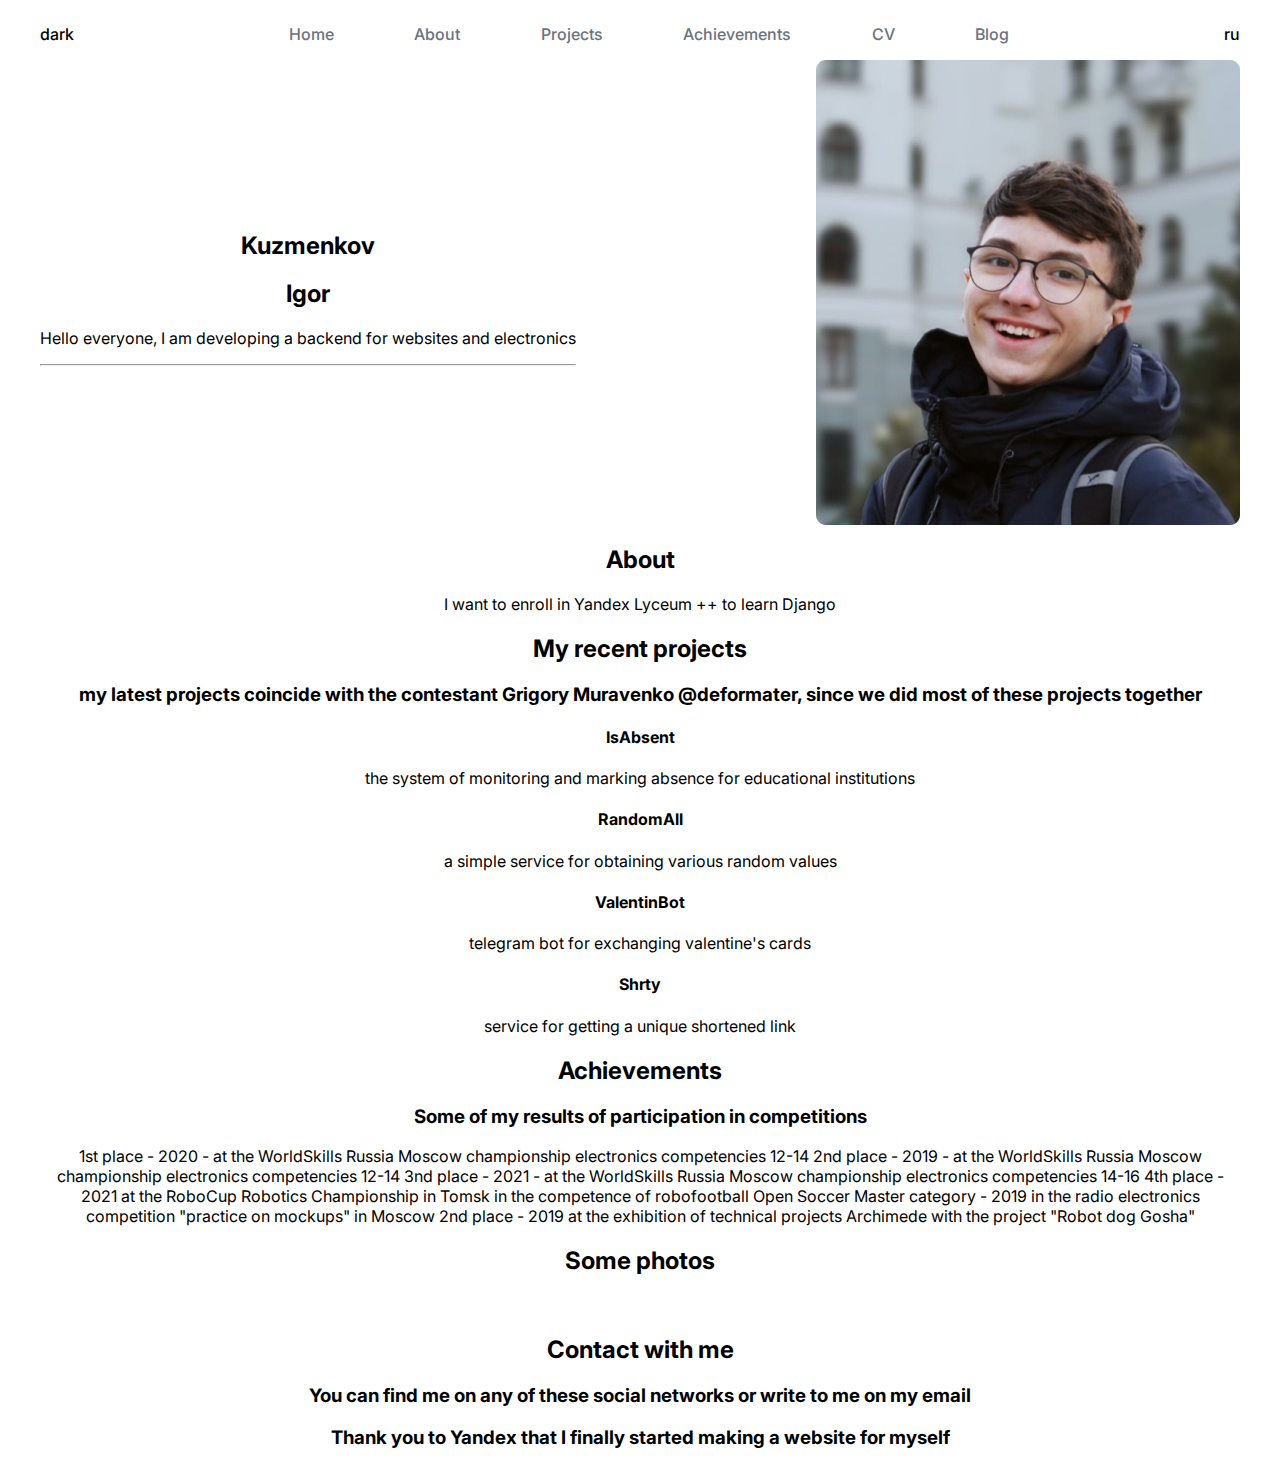
==== index.html @ c7f69351 "good night" ====
<!DOCTYPE html>
<html lang="ru">

<head>
    <meta charset="UTF-8">

    <link rel="stylesheet" href="assets/index.css">

    <link class="link_css_theme" rel="stylesheet" href="assets/index_light_color.css">

    <title>My site</title>
</head>

<body>

<header>
    <p onclick="theme_switch();" class='switcher' id="theme_switcher_btn">dark</p>
    <nav>
        <a href="/">Home</a>
        <a href="#about">About</a>
        <a href="#projects">Projects</a>
        <a href="#achievements">Achievements</a>
        <a href="/cv.html">CV</a>
        <a href="/blog.html">Blog</a>
    </nav>
    <p class='switcher' id="lang_switcher_btn">ru</p>
</header>

<main>

    <section class="whoami">
        <div class="left">
            <h2 id="second_name">Kuzmenkov</h2>
            <h2 id="first_name">Igor</h2>
            <p id="short_about">Hello everyone, I am developing a backend for websites and electronics</p>
            <hr>
            <div class="social">

            </div>
        </div>
        <img src="assets/img/i.png" alt="igor">
    </section>

    <section class="about">
        <h2>About</h2>
        <p>
            I want to enroll in Yandex Lyceum ++ to learn Django
        </p>
        <div class="toogle_about">

        </div>
    </section>

    <section class="projects">
        <hgroup>
            <h2>My recent projects</h2>
            <h3>my latest projects coincide with the contestant Grigory Muravenko @deformater, since we did most of
                these projects together</h3>
        </hgroup>
        <div class="content">
            <div class="isabsent">
                <h4>IsAbsent</h4>
                <p>the system of monitoring and marking absence for educational institutions</p>
            </div>
            <div class="randomall">
                <h4>RandomAll</h4>
                <p>a simple service for obtaining various random values</p>
            </div>
            <div class="balentinbot">
                <h4>ValentinBot</h4>
                <p>telegram bot for exchanging valentine's cards</p>
            </div>
            <div class="shrty">
                <h4>Shrty</h4>
                <p>service for getting a unique shortened link</p>
            </div>
        </div>
    </section>

    <section class="achievements">
        <hgroup>
            <h2>Achievements</h2>
            <h3>Some of my results of participation in competitions</h3>
        </hgroup>
        <div class="content">
            <p>
                1st place - 2020 - at the WorldSkills Russia Moscow championship electronics competencies 12-14

                2nd place - 2019 - at the WorldSkills Russia Moscow championship electronics competencies 12-14

                3nd place - 2021 - at the WorldSkills Russia Moscow championship electronics competencies 14-16

                4th place - 2021 at the RoboCup Robotics Championship in Tomsk in the competence of robofootball Open
                Soccer

                Master category - 2019 in the radio electronics competition "practice on mockups" in Moscow

                2nd place - 2019 at the exhibition of technical projects Archimede with the project "Robot dog Gosha"
            </p>
        </div>
    </section>

    <section class="photos">
        <h2>Some photos</h2>
        <div class="content">
            <img src="" alt="">
            <img src="" alt="">
            <img src="" alt="">
        </div>
    </section>

</main>

<footer>
    <h2>Contact with me</h2>
    <h3>You can find me on any of these social networks <a>or write to me on my email</a></h3>
    <div class="social">

    </div>
    <h3>Thank you to Yandex that I finally started making a website for myself</h3>
</footer>

</body>

<script src="assets/js/index.js"></script>
</html>
---- assets/index.css ----
@import url('https://fonts.googleapis.com/css2?family=Inter:wght@100;200;300;400;500;600;700;800;900&display=swap');

*{
    font-family: 'Inter';
    text-align: center;
}

.switcher{
    font-weight: 500;
    cursor: pointer;
}

html{
    display: flex;
    flex-direction: column;
    align-items: center;
}

body{
    width: 1200px;
}

header{
    width: 100%;
    display: flex;
    flex-direction: row;
    align-items: center;
    justify-content: space-between;
}

header nav a{
    font-weight: 500;
}

header nav a:hover{
    text-decoration: underline;
}

header nav{
    width: 60%;
    display: flex;
    flex-direction: row;
    align-items: center;
    justify-content: space-between;
}

a {
    text-decoration: none;
}

.whoami{
    display: flex;
    flex-direction: row;
    align-items: center;
    justify-content: space-between;
}
---- assets/index_light_color.css ----
body{
    background-color: white;
}

header nav a{
    color: #6B7280;
}
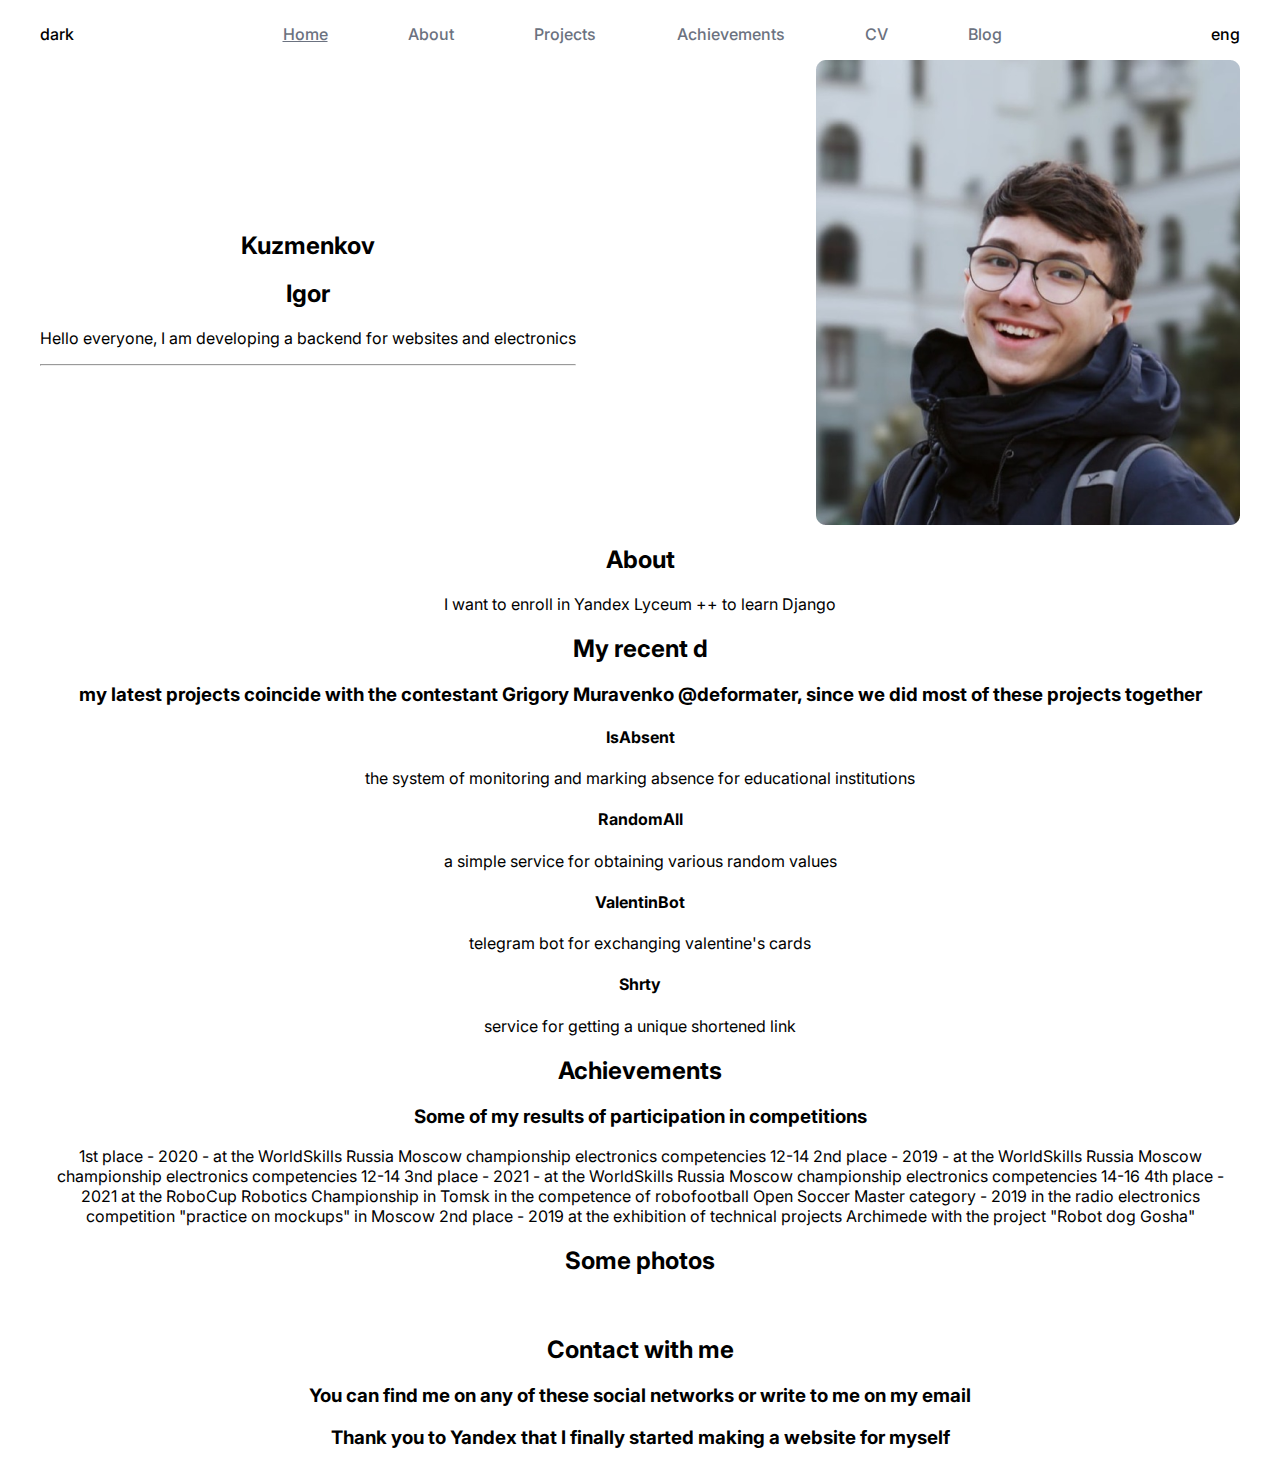
==== commit f61ec0ae: "add choose theme and lang" ====
--- a/index.html
+++ b/index.html
@@ -6,84 +6,82 @@
 
     <link rel="stylesheet" href="assets/index.css">
 
-    <link class="link_css_theme" rel="stylesheet" href="assets/index_light_color.css">
-
     <title>My site</title>
 </head>
 
 <body>
 
 <header>
-    <p onclick="theme_switch();" class='switcher' id="theme_switcher_btn">dark</p>
+    <p class='switcher unselectable' id="theme_switcher_btn">dark</p>
     <nav>
-        <a href="/">Home</a>
-        <a href="#about">About</a>
-        <a href="#projects">Projects</a>
-        <a href="#achievements">Achievements</a>
-        <a href="/cv.html">CV</a>
-        <a href="/blog.html">Blog</a>
+        <a href="/" class="active_nav nav_home">Home</a>
+        <a href="#about" class="nav_about">About</a>
+        <a href="#projects" class="nav_projects">Projects</a>
+        <a href="#achievements" class="nav_achievements">Achievements</a>
+        <a href="/cv.html" class="nav_cv">CV</a>
+        <a href="/blog.html" class="nav_blog">Blog</a>
     </nav>
-    <p class='switcher' id="lang_switcher_btn">ru</p>
+    <p class='switcher unselectable' id="lang_switcher_btn">eng</p>
 </header>
 
 <main>
 
     <section class="whoami">
         <div class="left">
-            <h2 id="second_name">Kuzmenkov</h2>
-            <h2 id="first_name">Igor</h2>
-            <p id="short_about">Hello everyone, I am developing a backend for websites and electronics</p>
+            <h2 class="whoami_second_name">Kuzmenkov</h2>
+            <h2 class="whoami_first_name">Igor</h2>
+            <p class="whoami_short_about">Hello everyone, I am developing a backend for websites and electronics</p>
             <hr>
             <div class="social">
-
+                <!--TODO: social bloсk-->
             </div>
         </div>
         <img src="assets/img/i.png" alt="igor">
     </section>
 
     <section class="about">
-        <h2>About</h2>
-        <p>
+        <h2 class="about_title">About</h2>
+        <p class="about_school">
             I want to enroll in Yandex Lyceum ++ to learn Django
         </p>
-        <div class="toogle_about">
-
+        <div class="toggle_about">
+            <!--TODO: toggle about bloсk-->
         </div>
     </section>
 
     <section class="projects">
         <hgroup>
-            <h2>My recent projects</h2>
-            <h3>my latest projects coincide with the contestant Grigory Muravenko @deformater, since we did most of
+            <h2 class="projects_title">My recent d</h2>
+            <h3 class="projects_description">my latest projects coincide with the contestant Grigory Muravenko @deformater, since we did most of
                 these projects together</h3>
         </hgroup>
         <div class="content">
             <div class="isabsent">
-                <h4>IsAbsent</h4>
-                <p>the system of monitoring and marking absence for educational institutions</p>
+                <h4 class="projects_isabsent_title">IsAbsent</h4>
+                <p class="projects_isabsent_description">the system of monitoring and marking absence for educational institutions</p>
             </div>
             <div class="randomall">
-                <h4>RandomAll</h4>
-                <p>a simple service for obtaining various random values</p>
+                <h4 class="projects_randomall_title">RandomAll</h4>
+                <p class="projects_randomall_description">a simple service for obtaining various random values</p>
             </div>
             <div class="balentinbot">
-                <h4>ValentinBot</h4>
-                <p>telegram bot for exchanging valentine's cards</p>
+                <h4 class="projects_valentinbot_title">ValentinBot</h4>
+                <p class="projects_valentinbot_description">telegram bot for exchanging valentine's cards</p>
             </div>
             <div class="shrty">
-                <h4>Shrty</h4>
-                <p>service for getting a unique shortened link</p>
+                <h4 class="projects_shrty_title">Shrty</h4>
+                <p class="projects_shrty_description">service for getting a unique shortened link</p>
             </div>
         </div>
     </section>
 
     <section class="achievements">
         <hgroup>
-            <h2>Achievements</h2>
-            <h3>Some of my results of participation in competitions</h3>
+            <h2 class="achievements_title">Achievements</h2>
+            <h3 class="achievements_description">Some of my results of participation in competitions</h3>
         </hgroup>
         <div class="content">
-            <p>
+            <p class="achievements_achievements">
                 1st place - 2020 - at the WorldSkills Russia Moscow championship electronics competencies 12-14
 
                 2nd place - 2019 - at the WorldSkills Russia Moscow championship electronics competencies 12-14
@@ -101,7 +99,7 @@
     </section>
 
     <section class="photos">
-        <h2>Some photos</h2>
+        <h2 class="photos_title">Some photos</h2>
         <div class="content">
             <img src="" alt="">
             <img src="" alt="">
@@ -112,15 +110,17 @@
 </main>
 
 <footer>
-    <h2>Contact with me</h2>
-    <h3>You can find me on any of these social networks <a>or write to me on my email</a></h3>
+    <h2 class="contact_title">Contact with me</h2>
+    <h3 class="contact_short_description">You can find me on any of these social networks <a>or write to me on my email</a></h3>
     <div class="social">
 
     </div>
-    <h3>Thank you to Yandex that I finally started making a website for myself</h3>
+    <h3 class="contact_thanks">Thank you to Yandex that I finally started making a website for myself</h3>
 </footer>
 
 </body>
 
-<script src="assets/js/index.js"></script>
+<script src="assets/js/theme.js"></script>
+<script src="assets/js/lang.js"></script>
+
 </html>--- a/assets/index.css
+++ b/assets/index.css
@@ -19,6 +19,18 @@
 body{
     width: 1200px;
 }
+body.dark-theme{
+    background-color: #333333;
+}
+
+.switcher{
+    color: black;
+}
+
+body.dark-theme .switcher{
+    color: white;
+}
+
 
 header{
     width: 100%;
@@ -30,6 +42,15 @@
 
 header nav a{
     font-weight: 500;
+    color: #6B7280;
+}
+
+body.dark-theme header nav a{
+    color: #F2F2F2;
+}
+
+.active_nav{
+    text-decoration: underline;
 }
 
 header nav a:hover{
@@ -54,3 +75,12 @@
     align-items: center;
     justify-content: space-between;
 }
+
+.unselectable {
+    -webkit-touch-callout: none; /* iOS Safari */
+    -webkit-user-select: none;   /* Chrome/Safari/Opera */
+    -khtml-user-select: none;    /* Konqueror */
+    -moz-user-select: none;      /* Firefox */
+    -ms-user-select: none;       /* Internet Explorer/Edge */
+    user-select: none;           /* Non-prefixed version, currently */
+}
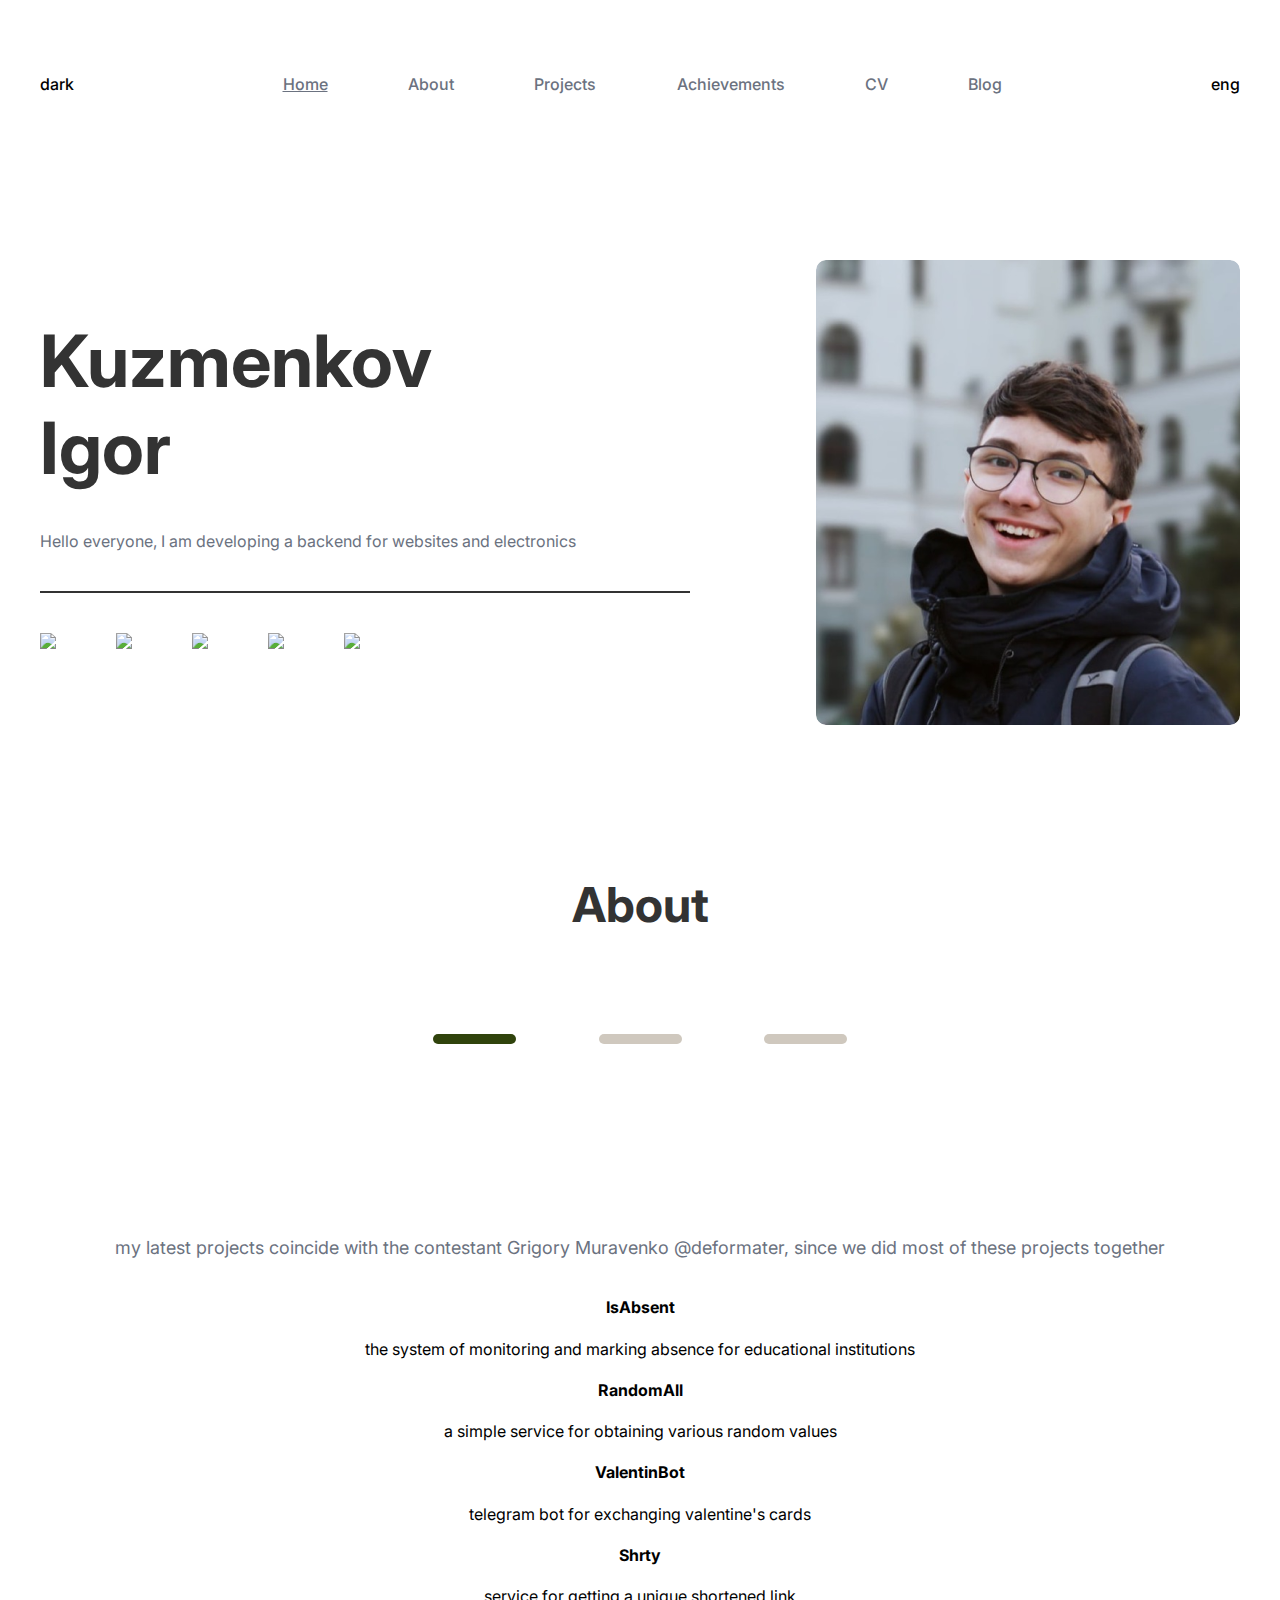
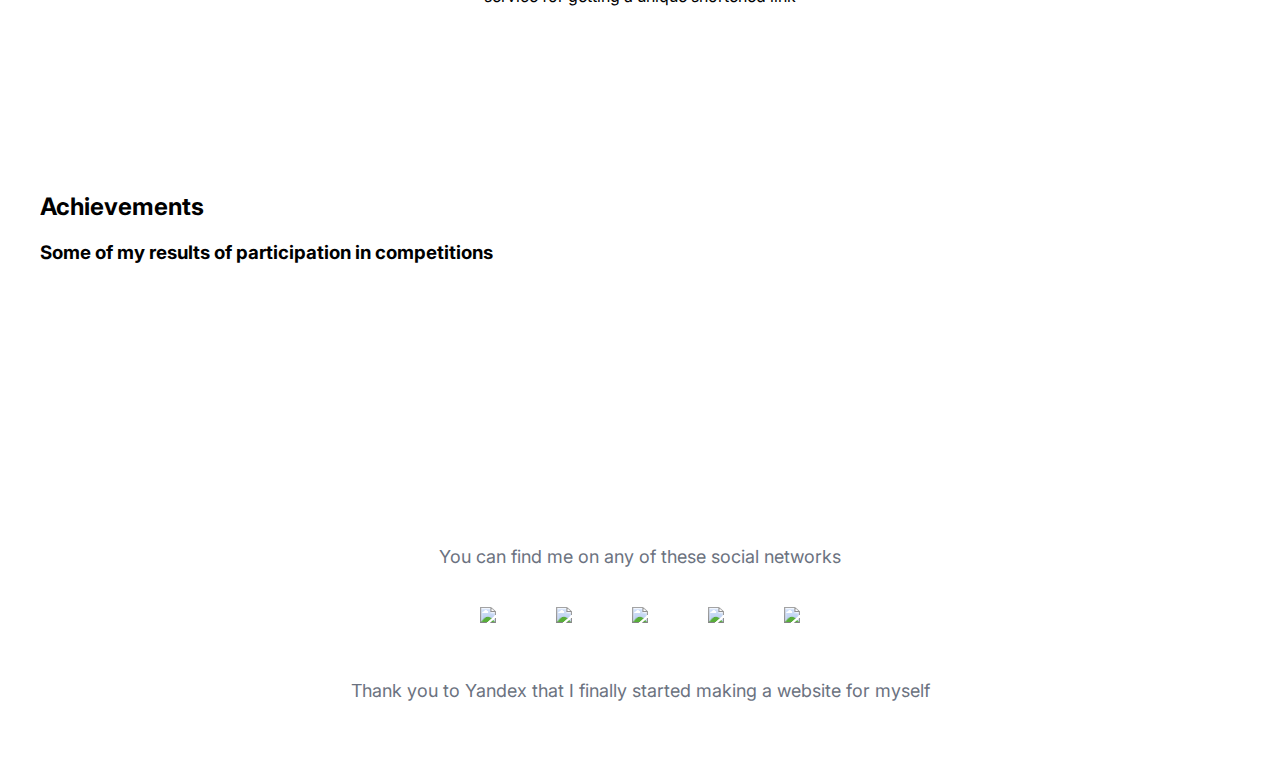
==== commit 9641846f: "working to follow figma" ====
--- a/index.html
+++ b/index.html
@@ -4,8 +4,8 @@
 <head>
     <meta charset="UTF-8">
 
-    <link rel="stylesheet" href="assets/index.css">
-
+    <link rel="stylesheet" href="assets/css/base.css">
+    <link rel="stylesheet" href="assets/css/index.css">
     <title>My site</title>
 </head>
 
@@ -18,7 +18,7 @@
         <a href="#about" class="nav_about">About</a>
         <a href="#projects" class="nav_projects">Projects</a>
         <a href="#achievements" class="nav_achievements">Achievements</a>
-        <a href="/cv.html" class="nav_cv">CV</a>
+        <a href="/cv.pdf" class="nav_cv">CV</a>
         <a href="/blog.html" class="nav_blog">Blog</a>
     </nav>
     <p class='switcher unselectable' id="lang_switcher_btn">eng</p>
@@ -28,30 +28,65 @@
 
     <section class="whoami">
         <div class="left">
-            <h2 class="whoami_second_name">Kuzmenkov</h2>
-            <h2 class="whoami_first_name">Igor</h2>
+            <h2 class="whoami_full_name">Kuzmenkov<br>Igor</h2>
             <p class="whoami_short_about">Hello everyone, I am developing a backend for websites and electronics</p>
             <hr>
             <div class="social">
-                <!--TODO: social bloсk-->
+                <!-- TODO: change color in night theme -->
+                <div class="social_item mail">
+                    <a href="mailito:igor.kuzmenkov.05@mail.ru">
+                        <img src="assets/img/mail.svg">
+                    </a>
+                </div>
+                <div class="social_item github">
+                    <a href="https://github.com/IgorDuino">
+                        <img src="assets/img/github.svg">
+                    </a>
+                </div>
+                <div class="social_item telegram">
+                    <a href="https://t.me/igorduino">
+                        <img src="assets/img/telegram.svg">
+                    </a>
+                </div>
+                <div class="social_item vk">
+                    <a href="https://vk.com/igorduino">
+                        <img src="assets/img/vk.svg">
+                    </a>
+                </div>
+                <div class="social_item instagram">
+                    <a href="https://www.instagram.com/igorduino/">
+                        <img src="assets/img/instagram.svg">
+                    </a>
+                </div>
             </div>
         </div>
-        <img src="assets/img/i.png" alt="igor">
+        <img class="iam" src="assets/img/i.png" alt="igor">
     </section>
 
-    <section class="about">
+    <section id="about" class="about">
         <h2 class="about_title">About</h2>
-        <p class="about_school">
-            I want to enroll in Yandex Lyceum ++ to learn Django
-        </p>
+        <div class="about_div school">
+            <p class="about_school">
+            </p>
+        </div>
+        <div class="about_div learn">
+            <p class="about_learn">
+            </p>
+        </div>
+        <div class="about_div yandex">
+            <p class="about_yandex">
+            </p>
+        </div>
         <div class="toggle_about">
-            <!--TODO: toggle about bloсk-->
+            <div id="toggle_item_first" class="toggle_about_item active school"></div>
+            <div id="toggle_item_second" class="toggle_about_item school"></div>
+            <div id="toggle_item_third" class="toggle_about_item school"></div>
         </div>
     </section>
 
-    <section class="projects">
+    <section id="projects" class="projects">
         <hgroup>
-            <h2 class="projects_title">My recent d</h2>
+            <h2 class="projects_title"></h2>
             <h3 class="projects_description">my latest projects coincide with the contestant Grigory Muravenko @deformater, since we did most of
                 these projects together</h3>
         </hgroup>
@@ -64,7 +99,7 @@
                 <h4 class="projects_randomall_title">RandomAll</h4>
                 <p class="projects_randomall_description">a simple service for obtaining various random values</p>
             </div>
-            <div class="balentinbot">
+            <div class="valentin">
                 <h4 class="projects_valentinbot_title">ValentinBot</h4>
                 <p class="projects_valentinbot_description">telegram bot for exchanging valentine's cards</p>
             </div>
@@ -75,31 +110,18 @@
         </div>
     </section>
 
-    <section class="achievements">
+    <section id="achievements" class="achievements">
         <hgroup>
             <h2 class="achievements_title">Achievements</h2>
             <h3 class="achievements_description">Some of my results of participation in competitions</h3>
         </hgroup>
         <div class="content">
-            <p class="achievements_achievements">
-                1st place - 2020 - at the WorldSkills Russia Moscow championship electronics competencies 12-14
-
-                2nd place - 2019 - at the WorldSkills Russia Moscow championship electronics competencies 12-14
-
-                3nd place - 2021 - at the WorldSkills Russia Moscow championship electronics competencies 14-16
-
-                4th place - 2021 at the RoboCup Robotics Championship in Tomsk in the competence of robofootball Open
-                Soccer
-
-                Master category - 2019 in the radio electronics competition "practice on mockups" in Moscow
-
-                2nd place - 2019 at the exhibition of technical projects Archimede with the project "Robot dog Gosha"
-            </p>
+            <p class="achievements_achievements"></p>
         </div>
     </section>
 
     <section class="photos">
-        <h2 class="photos_title">Some photos</h2>
+        <h2 class="photos_title"></h2>
         <div class="content">
             <img src="" alt="">
             <img src="" alt="">
@@ -110,17 +132,42 @@
 </main>
 
 <footer>
-    <h2 class="contact_title">Contact with me</h2>
-    <h3 class="contact_short_description">You can find me on any of these social networks <a>or write to me on my email</a></h3>
+    <h2 class="contact_title"></h2>
+    <h3 class="contact_short_description">You can find me on any of these social networks</h3>
+    <a href="mailito:igor.kuzmenkov.05@mail.ru" class="mail_link"></a>
     <div class="social">
-
+        <!-- TODO: change color in night theme -->
+        <div class="social_item mail">
+            <a href="mailito:igor.kuzmenkov.05@mail.ru">
+                <img src="assets/img/mail.svg">
+            </a>
+        </div>
+        <div class="social_item github">
+            <a href="https://github.com/IgorDuino">
+                <img src="assets/img/github.svg">
+            </a>
+        </div>
+        <div class="social_item telegram">
+            <a href="https://t.me/igorduino">
+                <img src="assets/img/telegram.svg">
+            </a>
+        </div>
+        <div class="social_item vk">
+            <a href="https://vk.com/igorduino">
+                <img src="assets/img/vk.svg">
+            </a>
+        </div>
+        <div class="social_item instagram">
+            <a href="https://www.instagram.com/igorduino/">
+                <img src="assets/img/instagram.svg">
+            </a>
+        </div>
     </div>
     <h3 class="contact_thanks">Thank you to Yandex that I finally started making a website for myself</h3>
 </footer>
 
-</body>
-
 <script src="assets/js/theme.js"></script>
 <script src="assets/js/lang.js"></script>
 
+</body>
 </html>--- a/assets/css/base.css
+++ b/assets/css/base.css
@@ -0,0 +1,135 @@
+@import url('https://fonts.googleapis.com/css2?family=Inter:wght@100;200;300;400;500;600;700;800;900&display=swap');
+
+* {
+    font-family: 'Inter', serif;
+    /*transition: .2s;*/
+}
+
+a {
+    text-decoration: none;
+}
+
+html {
+    display: flex;
+    flex-direction: column;
+    align-items: center;
+}
+
+body {
+    width: 1200px;
+}
+
+body.dark-theme {
+    background-color: #333333;
+}
+
+
+::-webkit-scrollbar {
+    width: 0;
+}
+
+.unselectable {
+    -webkit-touch-callout: none; /* iOS Safari */
+    -webkit-user-select: none; /* Chrome/Safari/Opera */
+    -moz-user-select: none; /* Firefox */
+    -ms-user-select: none; /* Internet Explorer/Edge */
+    user-select: none; /* Non-prefixed version, currently */
+}
+
+
+.switcher {
+    font-weight: 500;
+    cursor: pointer;
+}
+
+.switcher {
+    color: black;
+}
+
+body.dark-theme .switcher {
+    color: white;
+}
+
+/* Header */
+
+header {
+    width: 100%;
+    display: flex;
+    flex-direction: row;
+    align-items: center;
+    justify-content: space-between;
+
+}
+
+header {
+    margin-top: 50px;
+}
+
+
+/* Navigation */
+
+header nav a {
+    font-weight: 500;
+    color: #6B7280;
+}
+
+body.dark-theme header nav a {
+    color: #F2F2F2;
+}
+
+.active_nav {
+    text-decoration: underline;
+}
+
+header nav a:hover {
+    text-decoration: underline;
+}
+
+header nav {
+    width: 60%;
+    display: flex;
+    flex-direction: row;
+    align-items: center;
+    justify-content: space-between;
+}
+
+/* Social  */
+
+.social {
+    margin-top: 40px;
+
+    height: 35px;
+    width: 320px;
+
+    display: flex;
+    justify-content: space-between;
+    flex-direction: row;
+}
+
+/* Footer */
+footer {
+    display: flex;
+    flex-direction: column;
+    align-items: center;
+    margin-bottom: 50px;
+}
+
+footer.mail_link{
+    text-decoration: underline;
+    font-size: 18px;
+}
+
+footer h2{
+    color: #333333;
+    font-size: 48px;
+    margin-bottom: 0;
+    margin-top: 0;
+}
+
+footer h3{
+    font-size: 18px;
+    color: #6B7280;
+    margin-bottom: 0;
+    margin-top: 38px;
+    font-weight: normal;
+}
--- a/assets/css/index.css
+++ b/assets/css/index.css
@@ -0,0 +1,203 @@
+section {
+    margin-top: 150px;
+    /*border: 1px solid black;*/
+    display: flex;
+    flex-direction: column;
+}
+
+
+/* Who Am I */
+
+
+.whoami {
+    display: flex;
+    flex-direction: row;
+    align-items: center;
+    justify-content: space-between;
+}
+
+.whoami h2 {
+    margin-top: 0;
+    margin-bottom: 0;
+    font-size: 72px;
+    color: #333333;
+    font-weight: bold;
+}
+
+body.dark-theme .whoami h2 {
+    color: #F2F2F2;
+}
+
+.whoami p {
+    margin-top: 40px;
+    margin-bottom: 0;
+    color: #6B7280;
+    font-weight: normal;
+}
+
+body.dark-theme .whoami p {
+    color: #E0E0E0;
+}
+
+.whoami hr {
+    width: 650px;
+    height: 0;
+    color: #333333;
+    border: none;
+    border-top: 2px solid;
+    margin-top: 40px;
+}
+
+body.dark-theme .whoami hr {
+    color: #F2F2F2;
+}
+
+.whoami .iam {
+    border-radius: 10px;
+}
+
+
+/* About */
+
+.about {
+    display: flex;
+    flex-direction: column;
+    align-items: center;
+    text-align: center;
+}
+
+.about h2 {
+    color: #333333;
+    font-size: 48px;
+
+    margin-top: 0;
+    margin-bottom: 0;
+}
+
+.about_div {
+    background-size: cover;
+
+    margin-top: 50px;
+}
+
+.about_div.school {
+    background: url('/assets/img/school.png');
+}
+
+.about_div.learn {
+    display: none;
+    background: url('/assets/img/electronic.png');
+}
+
+.about_div.yandex {
+    display: none;
+    background: url('/assets/img/lyceum.png');
+}
+
+.about p {
+    margin-top: 0;
+    margin-bottom: 0;
+
+    color: #000;
+    background: #fff;
+    mix-blend-mode: lighten;
+    font-size: 90px;
+    font-weight: 900;
+}
+
+.toggle_about {
+    height: 35px;
+    width: 414px;
+
+    margin-top: 50px;
+
+    display: flex;
+    justify-content: space-between;
+    flex-direction: row;
+}
+
+.toggle_about_item {
+    width: 83px;
+    height: 10px;
+
+    border-radius: 100px;
+    transition: .2s;
+}
+
+.toggle_about_item:hover {
+    box-shadow: 0 0 10px rgba(0, 0, 0, 0.5);
+}
+
+.toggle_about_item.school {
+    background-color: #CFC8BE;
+}
+
+.toggle_about_item.school.active {
+    background-color: #30430C;
+}
+
+.toggle_about_item.learn {
+    background-color: #68B7E0;
+}
+
+.toggle_about_item.learn.active {
+    background-color: #2C509C;
+}
+
+.toggle_about_item.yandex {
+    background-color: #131313;
+}
+
+.toggle_about_item.yandex.active {
+    background-color: #FA9715;
+}
+
+/* Projects */
+.projects {
+    display: flex;
+    flex-direction: column;
+    align-items: center;
+    text-align: center;
+}
+
+.projects h3 {
+    color: #6B7280;
+    font-size: 18px;
+    font-weight: normal;
+}
+
+.projects hgroup h2 {
+    color: #333333;
+    font-size: 48px;
+
+    margin-top: 0;
+    margin-bottom: 0;
+}
+
+.projects.content {
+    display: grid;
+    grid-template-columns: 1fr 1fr;
+    grid-template-rows: 1fr 1fr 1fr;
+    gap: 0px 0px;
+    grid-auto-flow: row;
+    grid-template-areas:
+    "isabsent isabsent"
+    "randomall valentin"
+    "shrty valentin";
+}
+
+.projects.content.valentin {
+    grid-area: valentin;
+}
+
+.projects.content.shrty {
+    grid-area: shrty;
+}
+
+.projects.content.randomall {
+    grid-area: randomall;
+}
+
+.projects.content.isabsent {
+    grid-area: isabsent;
+}
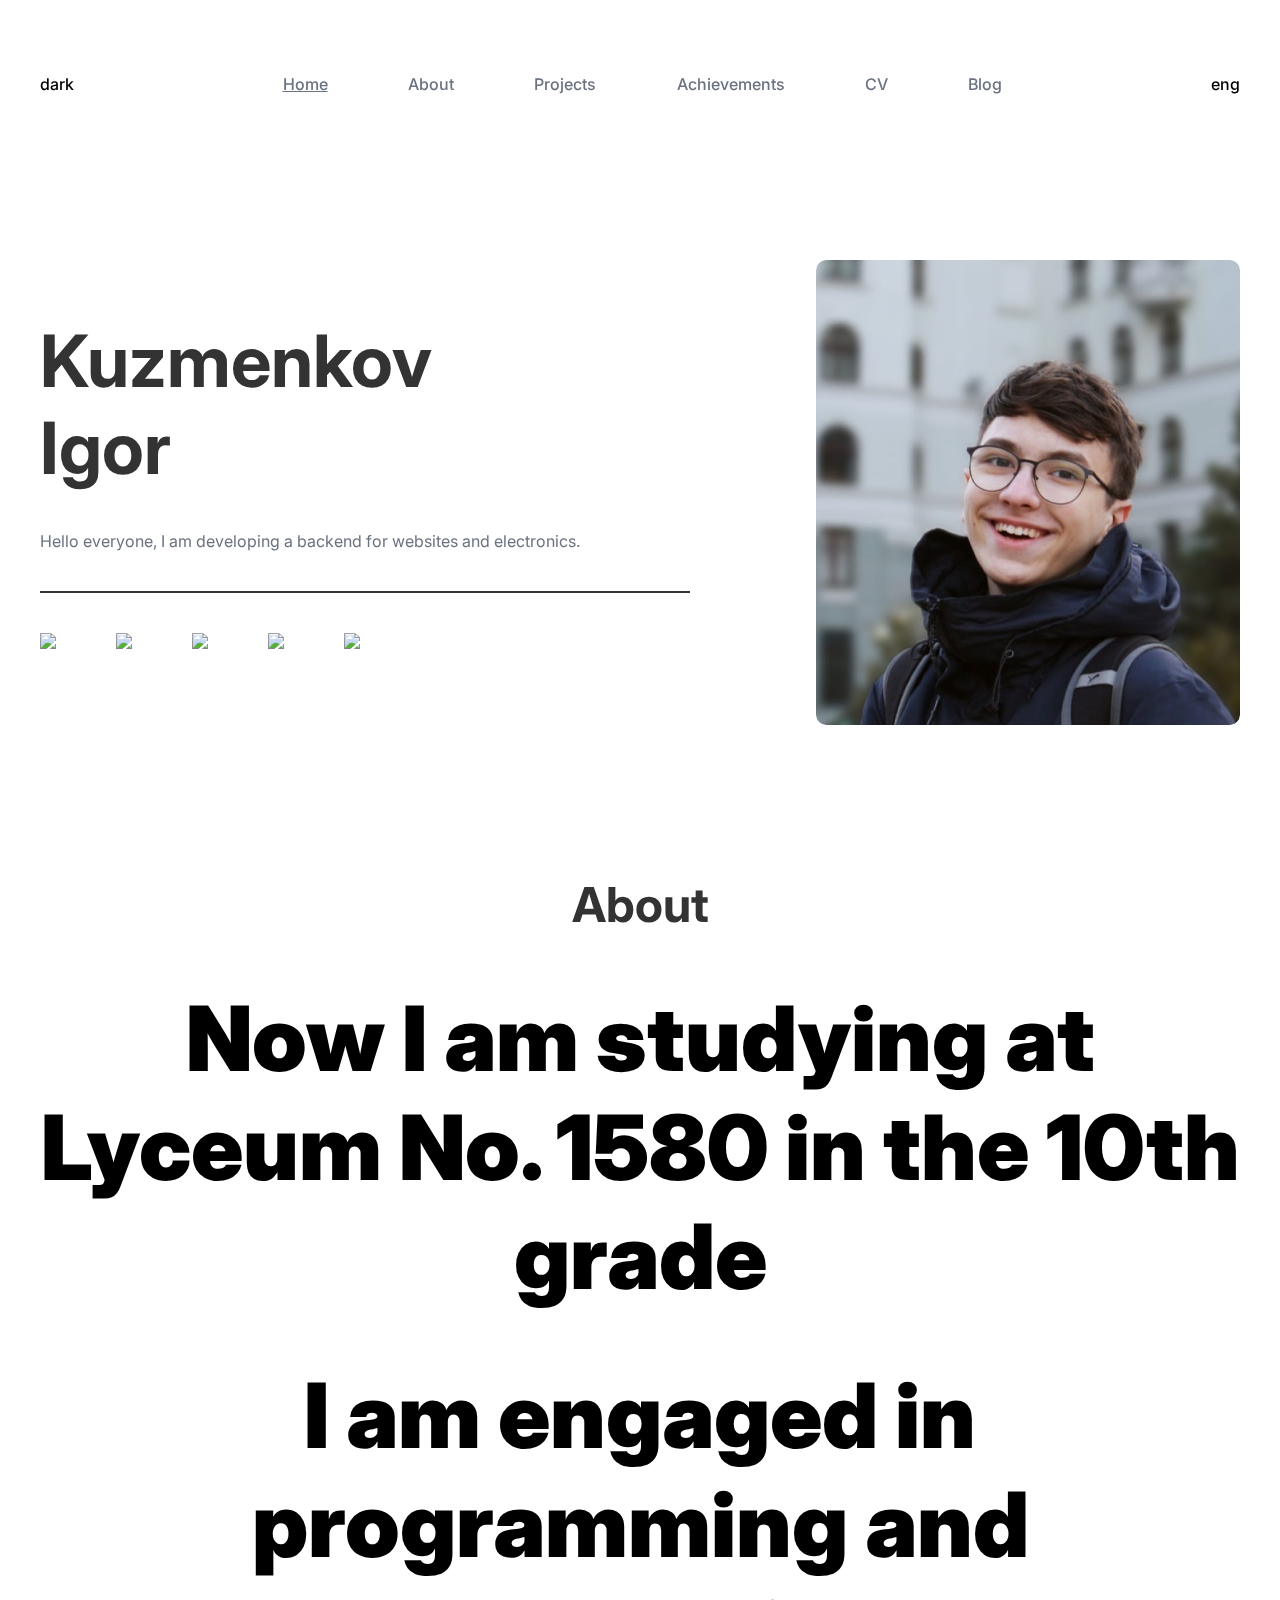
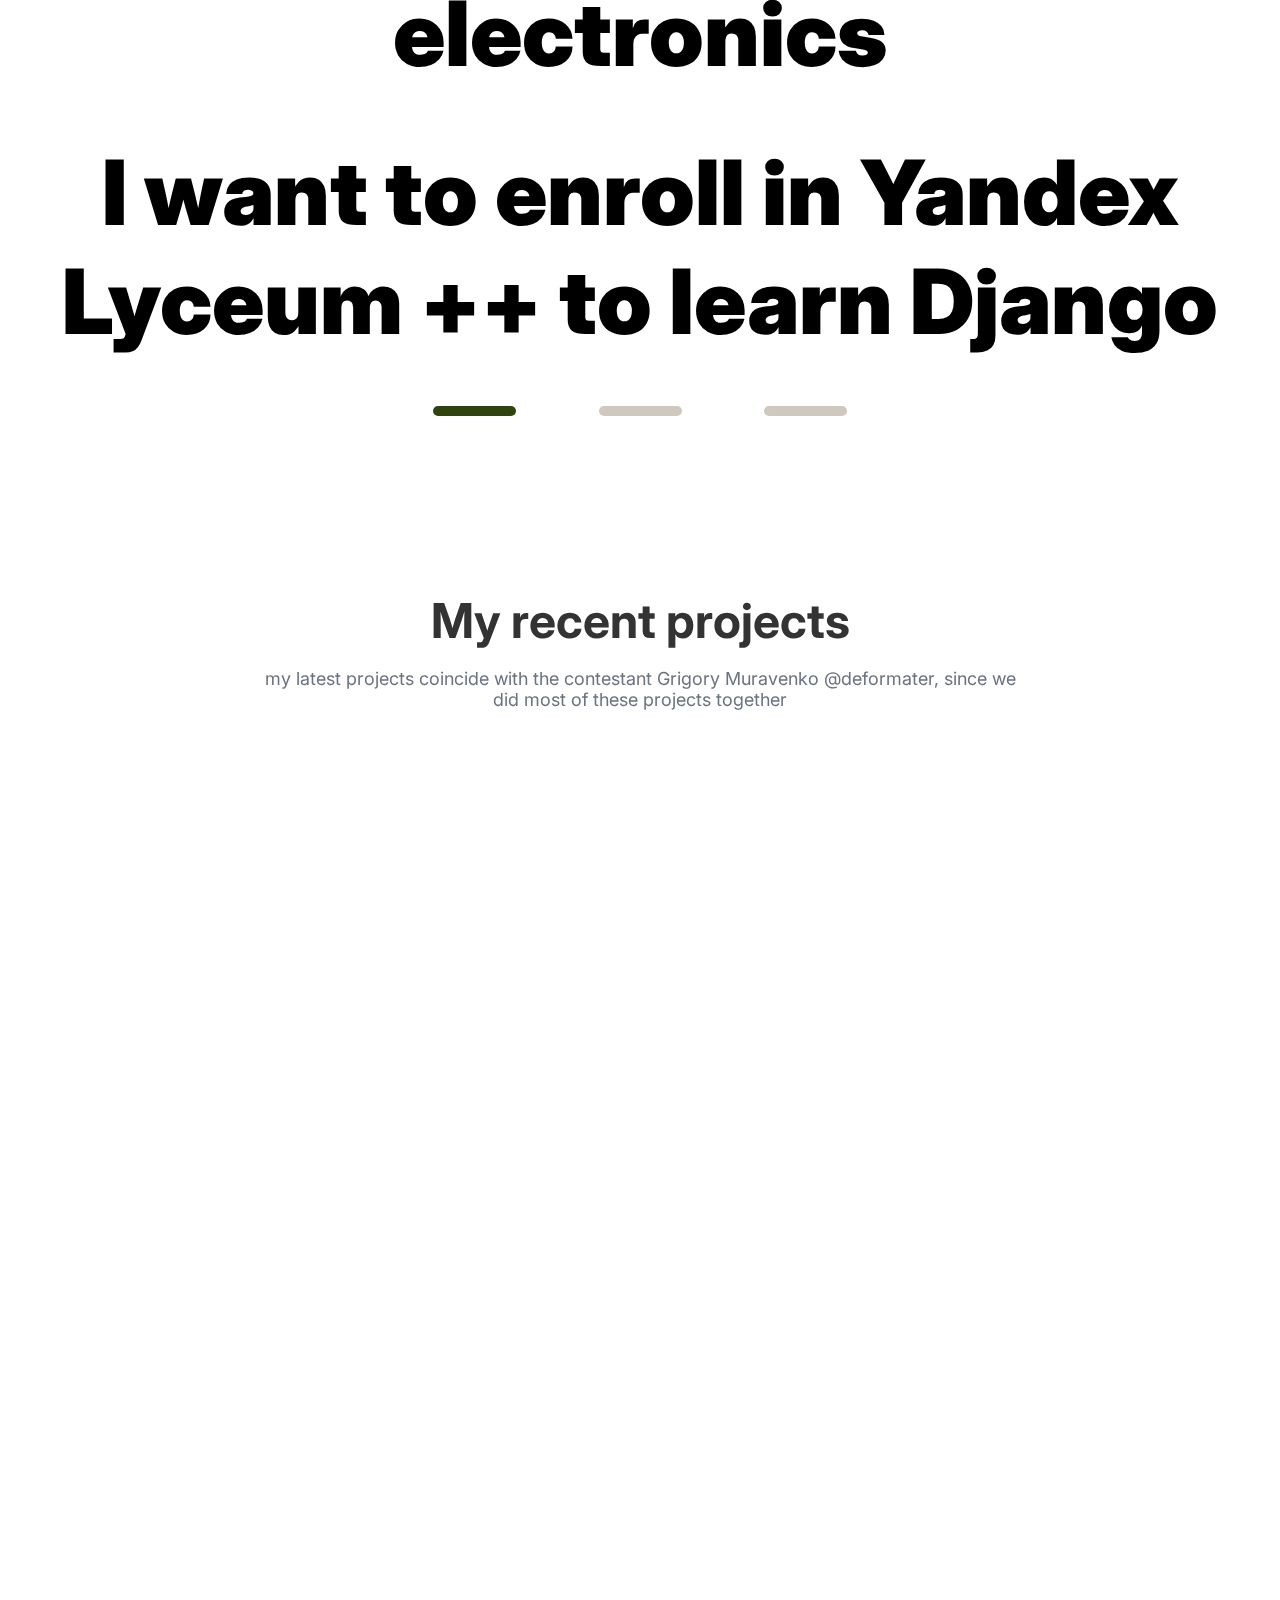
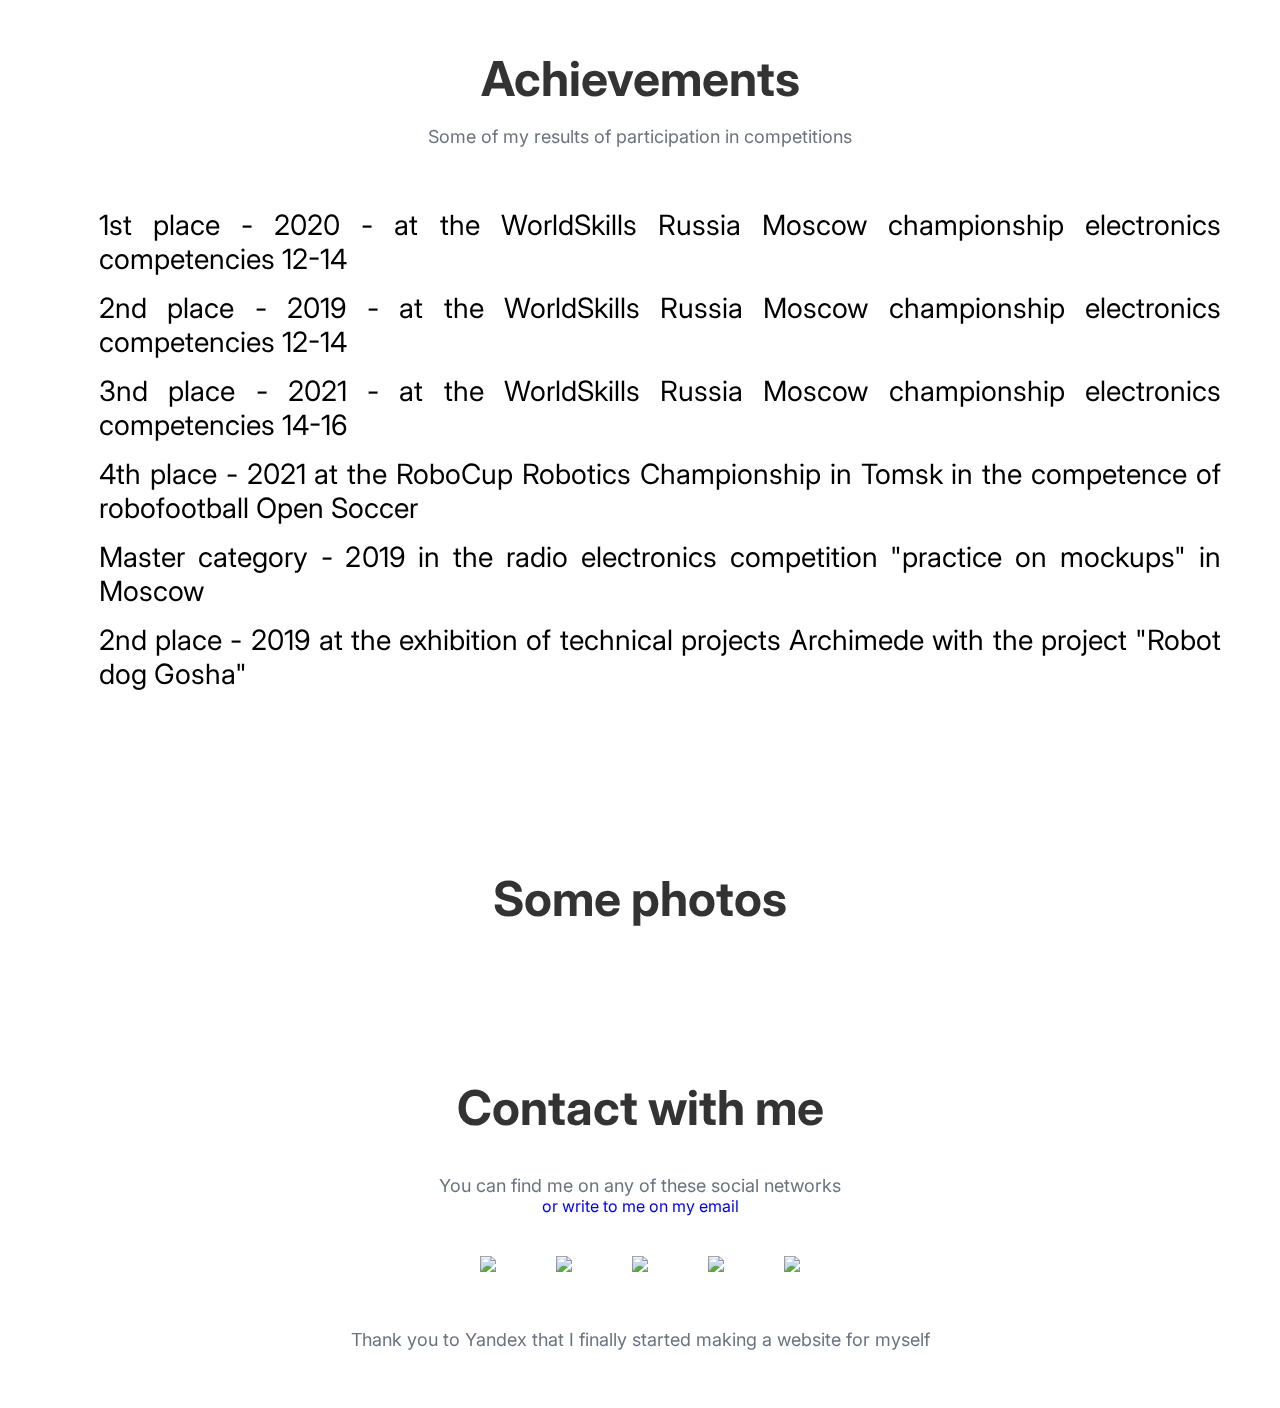
==== commit bb5a074c: "- fix text mask in "about" in dark theme  - fix lang switcher and localstorage  - placed Projects us" ====
--- a/index.html
+++ b/index.html
@@ -6,12 +6,19 @@
 
     <link rel="stylesheet" href="assets/css/base.css">
     <link rel="stylesheet" href="assets/css/index.css">
-    <title>My site</title>
+    <title id="title">My site</title>
 </head>
 
 <body>
 
 <header>
+    <noscript>
+        <div>
+        switching themes and language is not available due to the inability to execute JavaScript code
+        <br>
+        переключение тем и языка недоступно из-за невозможности выполнения JavaScript кода
+        </div>
+    </noscript>
     <p class='switcher unselectable' id="theme_switcher_btn">dark</p>
     <nav>
         <a href="/" class="active_nav nav_home">Home</a>
@@ -90,22 +97,22 @@
             <h3 class="projects_description">my latest projects coincide with the contestant Grigory Muravenko @deformater, since we did most of
                 these projects together</h3>
         </hgroup>
-        <div class="content">
-            <div class="isabsent">
+        <div class="projects_container">
+            <div class="isabsent project">
                 <h4 class="projects_isabsent_title">IsAbsent</h4>
-                <p class="projects_isabsent_description">the system of monitoring and marking absence for educational institutions</p>
+                <p class="projects_isabsent_description blurry-text">the system of monitoring and marking absence for educational institutions</p>
             </div>
-            <div class="randomall">
+            <div class="randomall project">
                 <h4 class="projects_randomall_title">RandomAll</h4>
-                <p class="projects_randomall_description">a simple service for obtaining various random values</p>
+                <p class="projects_randomall_description blurry-text">a simple service for obtaining various random values</p>
             </div>
-            <div class="valentin">
+            <div class="valentin project">
                 <h4 class="projects_valentinbot_title">ValentinBot</h4>
-                <p class="projects_valentinbot_description">telegram bot for exchanging valentine's cards</p>
+                <p class="projects_valentinbot_description blurry-text">telegram bot for exchanging valentine's cards</p>
             </div>
-            <div class="shrty">
+            <div class="shrty project">
                 <h4 class="projects_shrty_title">Shrty</h4>
-                <p class="projects_shrty_description">service for getting a unique shortened link</p>
+                <p class="projects_shrty_description blurry-text">service for getting a unique shortened link</p>
             </div>
         </div>
     </section>
@@ -115,14 +122,21 @@
             <h2 class="achievements_title">Achievements</h2>
             <h3 class="achievements_description">Some of my results of participation in competitions</h3>
         </hgroup>
-        <div class="content">
-            <p class="achievements_achievements"></p>
-        </div>
+        <ul class="achievements_list">
+            <li class="achievement_1"></li>
+            <li class="achievement_2"></li>
+            <li class="achievement_3"></li>
+            <li class="achievement_4"></li>
+            <li class="achievement_5"></li>
+            <li class="achievement_6"></li>
+        </ul>
     </section>
 
     <section class="photos">
-        <h2 class="photos_title"></h2>
-        <div class="content">
+        <hgroup>
+            <h2 class="photos_title"></h2>
+        </hgroup>
+        <div class="photos">
             <img src="" alt="">
             <img src="" alt="">
             <img src="" alt="">
--- a/assets/css/base.css
+++ b/assets/css/base.css
@@ -2,7 +2,6 @@
 
 * {
     font-family: 'Inter', serif;
-    /*transition: .2s;*/
 }
 
 a {
@@ -10,6 +9,7 @@
 }
 
 html {
+    scroll-behavior: smooth;
     display: flex;
     flex-direction: column;
     align-items: center;
@@ -106,11 +106,16 @@
     flex-direction: row;
 }
 
+
+
 /* Footer */
+
 footer {
     display: flex;
     flex-direction: column;
     align-items: center;
+
+    margin-top: 150px;
     margin-bottom: 50px;
 }
 
@@ -133,3 +138,4 @@
     margin-top: 38px;
     font-weight: normal;
 }
+
--- a/assets/css/index.css
+++ b/assets/css/index.css
@@ -74,6 +74,10 @@
     margin-bottom: 0;
 }
 
+body.dark-theme .about h2 {
+    color: #f2f2f2;
+}
+
 .about_div {
     background-size: cover;
 
@@ -81,17 +85,22 @@
 }
 
 .about_div.school {
-    background: url('/assets/img/school.png');
+    /*display: none;*/
+    background: url('/assets/img/school.png') fixed center;
 }
 
 .about_div.learn {
-    display: none;
-    background: url('/assets/img/electronic.png');
+    /*display: none;*/
+    background: url('/assets/img/electronic.png') fixed center;
 }
 
 .about_div.yandex {
-    display: none;
-    background: url('/assets/img/lyceum.png');
+    /*display: none;*/
+    background: url('/assets/img/lyceum.png') fixed center;
+}
+
+body.dark-theme .about_div {
+    background: transparent;
 }
 
 .about p {
@@ -105,6 +114,12 @@
     font-weight: 900;
 }
 
+body.dark-theme .about p {
+    color: #f2f2f2;
+    background: transparent;
+    mix-blend-mode: normal;
+}
+
 .toggle_about {
     height: 35px;
     width: 414px;
@@ -160,21 +175,26 @@
     text-align: center;
 }
 
-.projects h3 {
+.projects hgroup h2 {
+    color: #333333;
+    font-size: 48px;
+
+    margin-top: 0;
+    margin-bottom: 0;
+}
+
+.projects hgroup h3 {
     color: #6B7280;
+    width: 760px;
     font-size: 18px;
     font-weight: normal;
 }
 
-.projects hgroup h2 {
-    color: #333333;
-    font-size: 48px;
-
-    margin-top: 0;
-    margin-bottom: 0;
-}
-
-.projects.content {
+.projects_container {
+    width: 1000px;
+
+    margin-top: 60px;
+
     display: grid;
     grid-template-columns: 1fr 1fr;
     grid-template-rows: 1fr 1fr 1fr;
@@ -184,20 +204,112 @@
     "isabsent isabsent"
     "randomall valentin"
     "shrty valentin";
-}
-
-.projects.content.valentin {
+
+    text-align: left;
+}
+
+.project {
+    border-radius: 10px;
+
+    width: 100%;
+    height: 100%;
+}
+
+.project h4{
+    font-weight: bold;
+    font-size: 50px;
+    color: #FFFFFF;
+}
+
+.project p{
+    color: #F2F2F2;
+    font-weight: normal;
+    font-size: 20px;
+}
+
+.valentin {
     grid-area: valentin;
-}
-
-.projects.content.shrty {
+
+    /*background: linear-gradient(117.48deg, #EB5757 -12.38%, #E33232 50.62%, #CA1D1D 111.06%);*/
+}
+
+.shrty {
     grid-area: shrty;
-}
-
-.projects.content.randomall {
+
+}
+
+.randomall {
     grid-area: randomall;
-}
-
-.projects.content.isabsent {
+
+}
+
+.isabsent {
     grid-area: isabsent;
 }
+
+.projects .blurry-text {
+    color: transparent;
+    text-shadow: 0 0 5px rgba(255,255,255,0.4);
+}
+
+.projects .blurry-text:hover {
+    color: #F2F2F2;
+    /*text-shadow: 0 0 5px rgba(255,255,255,0.4);*/
+}
+
+/* Achievements */
+
+.achievements {
+    display: flex;
+    flex-direction: column;
+    align-items: center;
+    text-align: center;
+}
+
+.achievements hgroup h2 {
+    color: #333333;
+    font-size: 48px;
+
+    margin-top: 0;
+    margin-bottom: 0;
+}
+
+
+.achievements hgroup h3 {
+    color: #6B7280;
+    width: 760px;
+    font-size: 18px;
+    font-weight: normal;
+}
+
+.achievements_list {
+    list-style: none;
+    color: black;
+    width: 1122px;
+    font-size: 28px;
+    font-weight: normal;
+    text-align: justify;
+    font-style: normal;
+}
+
+.achievements_list li{
+    margin-top: 15px;
+}
+
+/* Some photos */
+
+.photos {
+    display: flex;
+    flex-direction: column;
+    align-items: center;
+    text-align: center;
+}
+
+.photos hgroup h2 {
+    color: #333333;
+    font-size: 48px;
+
+    margin-top: 0;
+    margin-bottom: 0;
+}
+
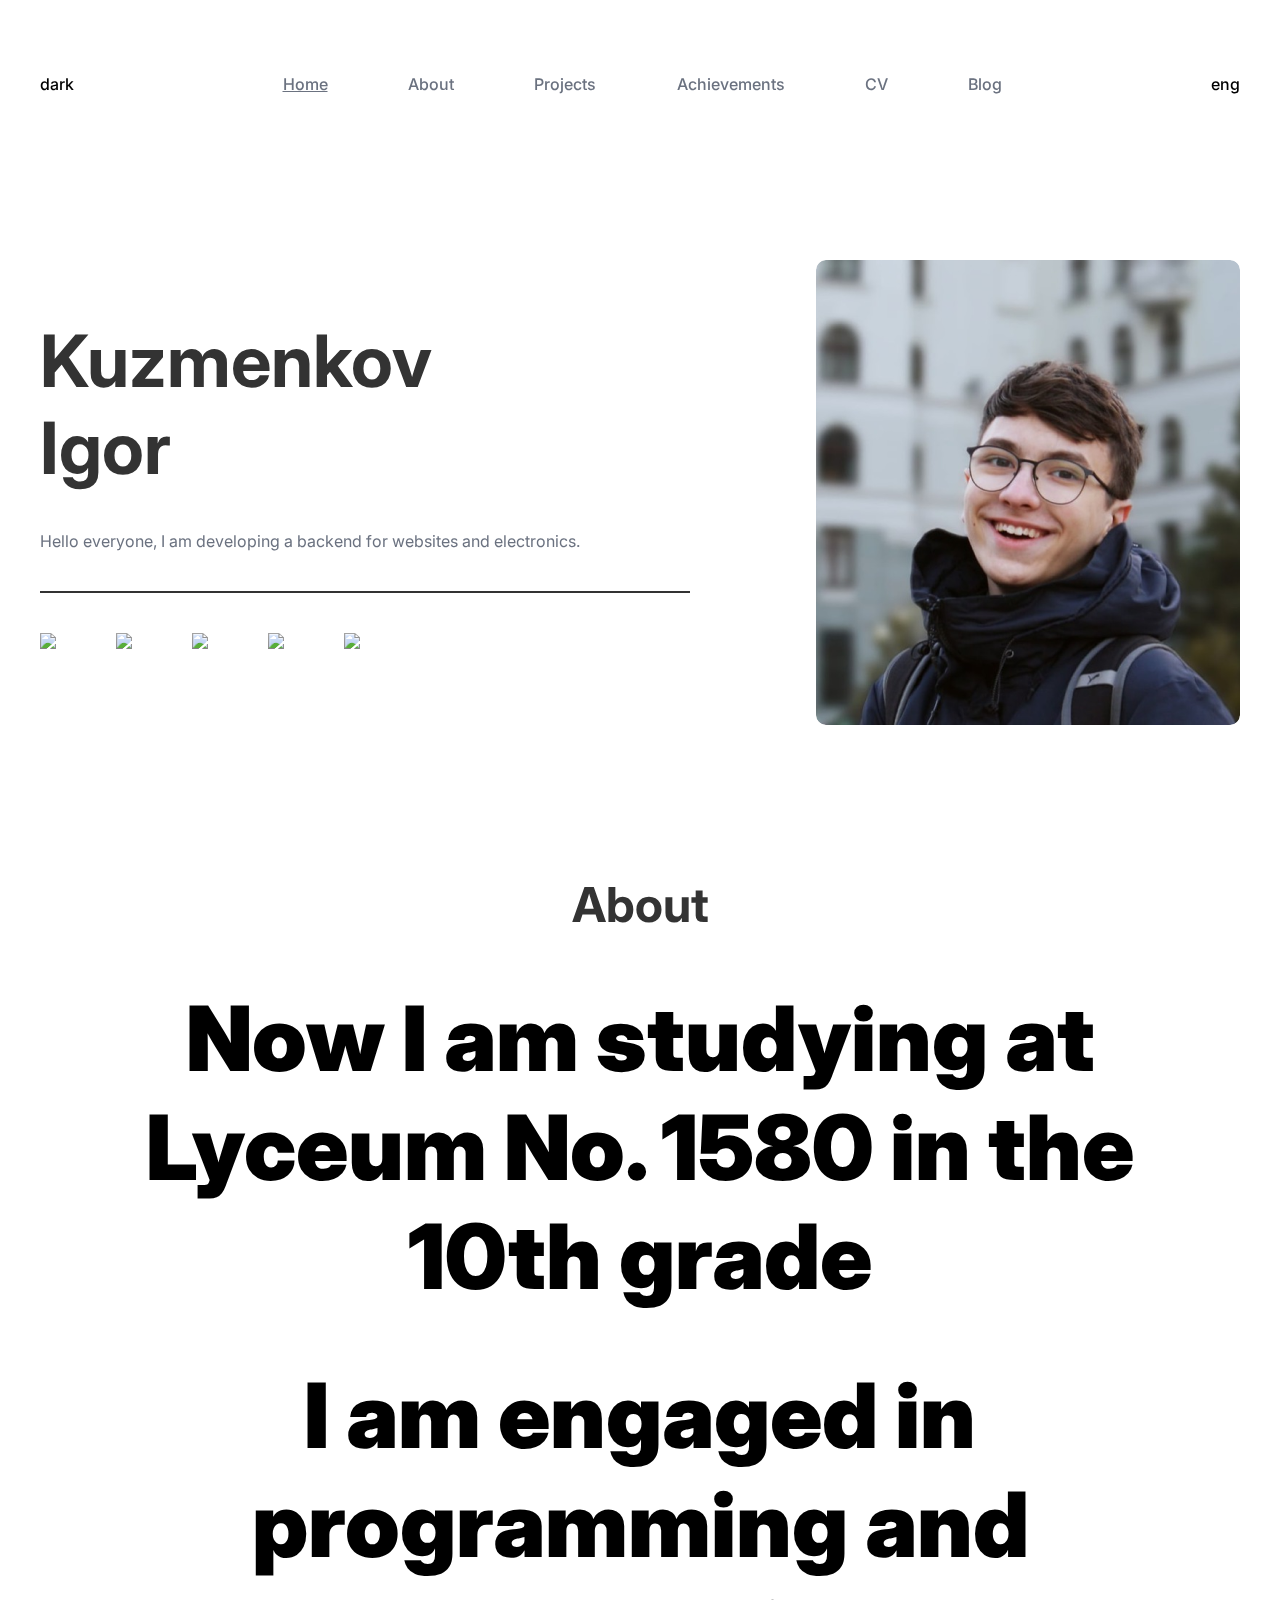
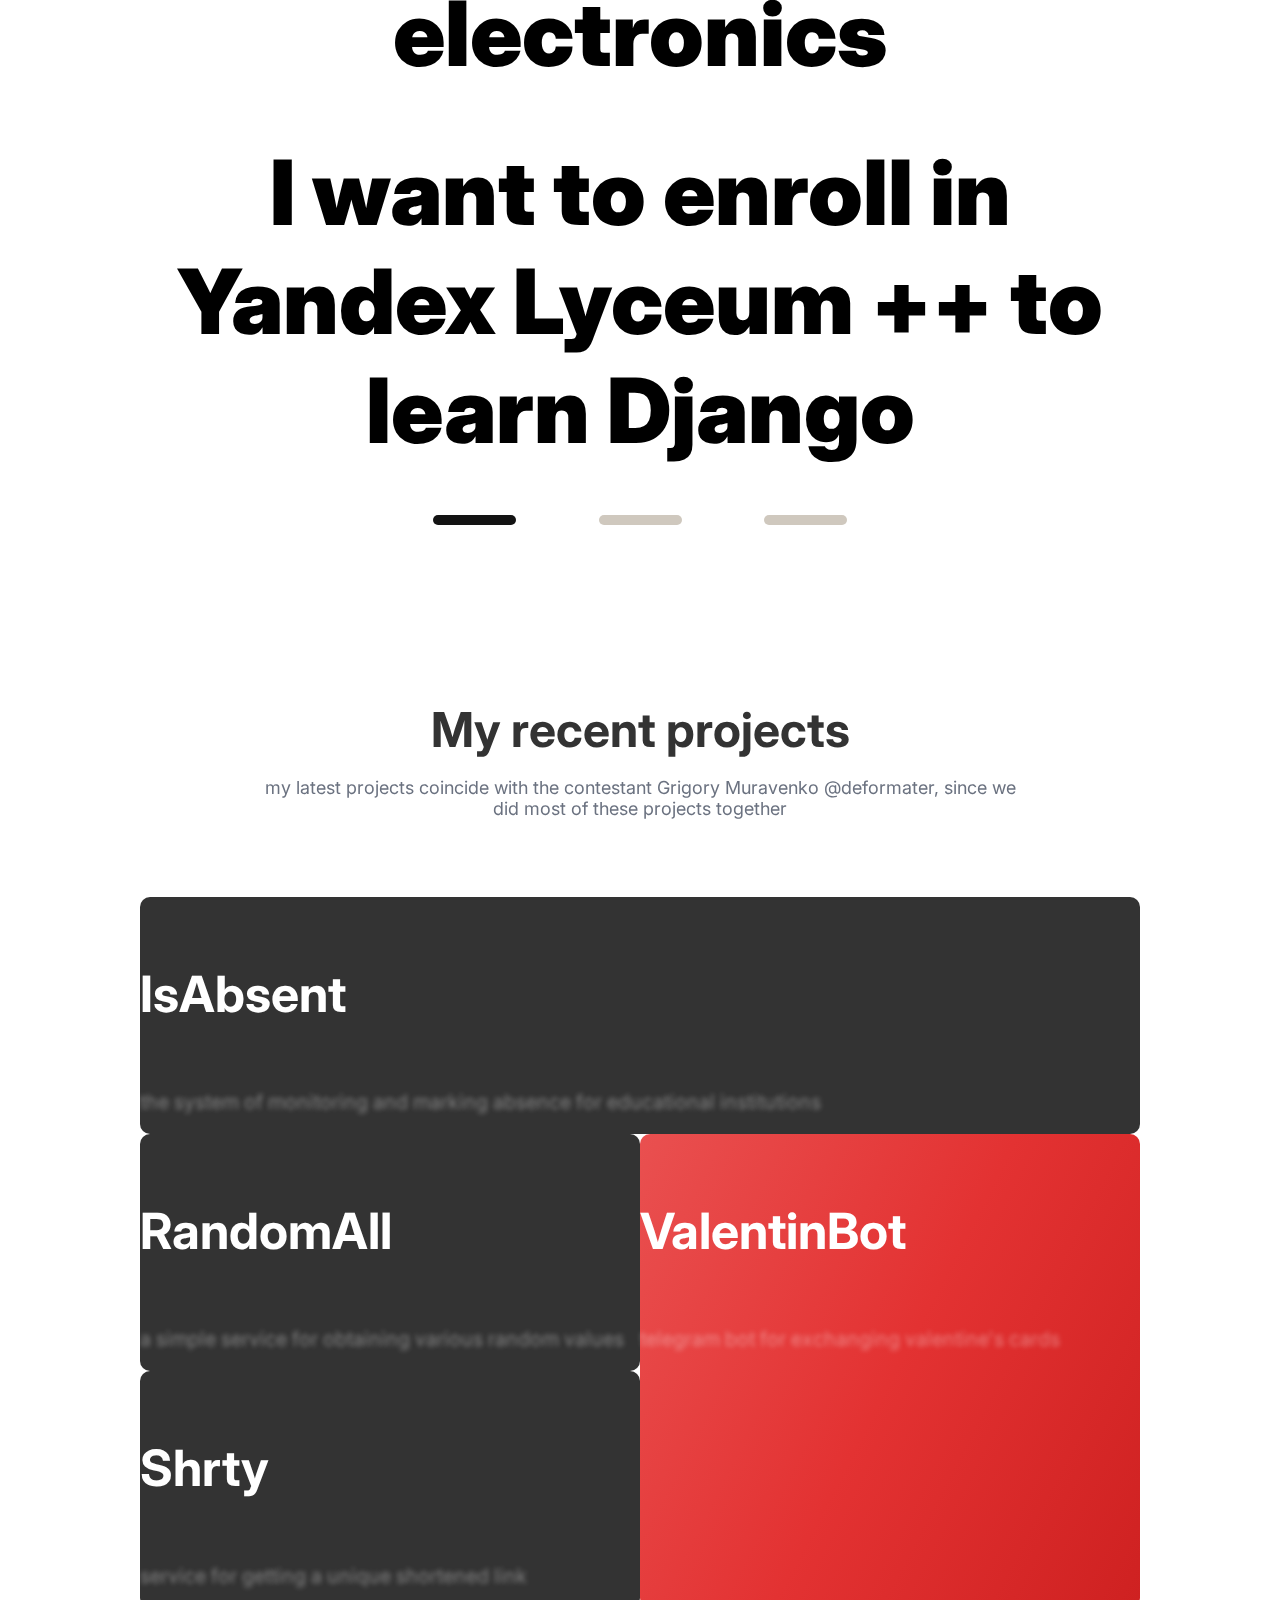
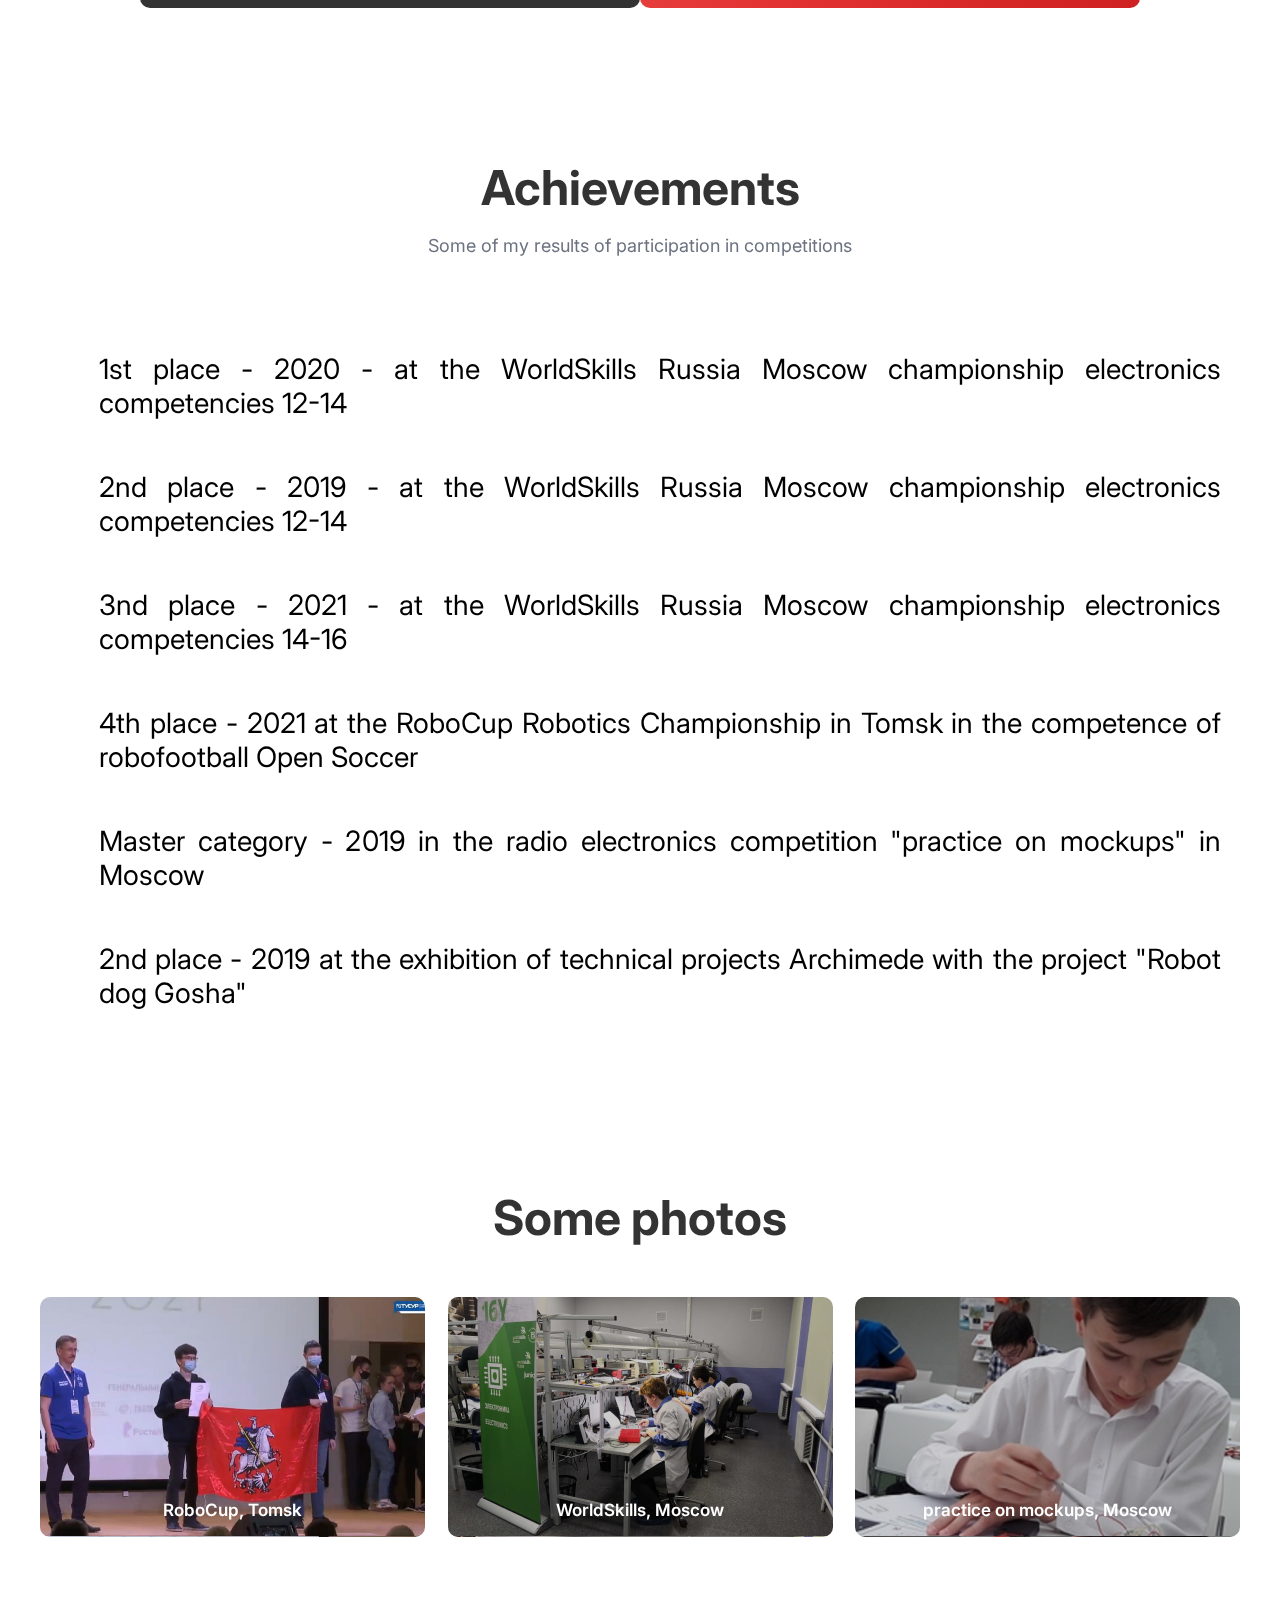
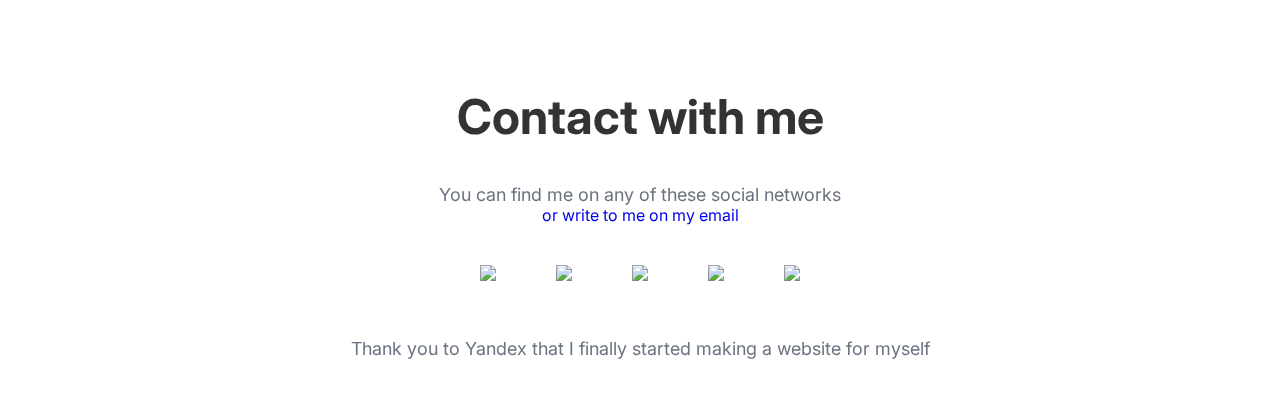
==== commit 754346d0: "- end work with Photo block" ====
--- a/index.html
+++ b/index.html
@@ -14,9 +14,9 @@
 <header>
     <noscript>
         <div>
-        switching themes and language is not available due to the inability to execute JavaScript code
-        <br>
-        переключение тем и языка недоступно из-за невозможности выполнения JavaScript кода
+            switching themes and language is not available due to the inability to execute JavaScript code
+            <br>
+            переключение тем и языка недоступно из-за невозможности выполнения JavaScript кода
         </div>
     </noscript>
     <p class='switcher unselectable' id="theme_switcher_btn">dark</p>
@@ -94,21 +94,25 @@
     <section id="projects" class="projects">
         <hgroup>
             <h2 class="projects_title"></h2>
-            <h3 class="projects_description">my latest projects coincide with the contestant Grigory Muravenko @deformater, since we did most of
+            <h3 class="projects_description">my latest projects coincide with the contestant Grigory Muravenko
+                @deformater, since we did most of
                 these projects together</h3>
         </hgroup>
         <div class="projects_container">
             <div class="isabsent project">
                 <h4 class="projects_isabsent_title">IsAbsent</h4>
-                <p class="projects_isabsent_description blurry-text">the system of monitoring and marking absence for educational institutions</p>
+                <p class="projects_isabsent_description blurry-text">the system of monitoring and marking absence for
+                    educational institutions</p>
             </div>
             <div class="randomall project">
                 <h4 class="projects_randomall_title">RandomAll</h4>
-                <p class="projects_randomall_description blurry-text">a simple service for obtaining various random values</p>
+                <p class="projects_randomall_description blurry-text">a simple service for obtaining various random
+                    values</p>
             </div>
             <div class="valentin project">
                 <h4 class="projects_valentinbot_title">ValentinBot</h4>
-                <p class="projects_valentinbot_description blurry-text">telegram bot for exchanging valentine's cards</p>
+                <p class="projects_valentinbot_description blurry-text">telegram bot for exchanging valentine's
+                    cards</p>
             </div>
             <div class="shrty project">
                 <h4 class="projects_shrty_title">Shrty</h4>
@@ -136,10 +140,16 @@
         <hgroup>
             <h2 class="photos_title"></h2>
         </hgroup>
-        <div class="photos">
-            <img src="" alt="">
-            <img src="" alt="">
-            <img src="" alt="">
+        <div class="photos_container">
+            <div class="photo robocup">
+                <p class="photo_robocup_text">RoboCup, Tomsk</p>
+            </div>
+            <div class="photo worldskills">
+                <p class="photo_worldskills_text">WorldSkills, Moscow</p>
+            </div>
+            <div class="photo pom">
+                <p class="photo_pom_text">POM, Moscow</p>
+            </div>
         </div>
     </section>
 
@@ -182,6 +192,6 @@
 
 <script src="assets/js/theme.js"></script>
 <script src="assets/js/lang.js"></script>
-
+<script src="assets/js/about_switcher.js"></script>
 </body>
 </html>--- a/assets/css/index.css
+++ b/assets/css/index.css
@@ -110,6 +110,7 @@
     color: #000;
     background: #fff;
     mix-blend-mode: lighten;
+    width: 1020px;
     font-size: 90px;
     font-weight: 900;
 }
@@ -143,28 +144,16 @@
     box-shadow: 0 0 10px rgba(0, 0, 0, 0.5);
 }
 
-.toggle_about_item.school {
+body.dark-theme .toggle_about_item:hover {
+    box-shadow: 0 0 10px rgba(255, 255, 255, 0.5);
+}
+
+.toggle_about_item {
     background-color: #CFC8BE;
 }
 
-.toggle_about_item.school.active {
-    background-color: #30430C;
-}
-
-.toggle_about_item.learn {
-    background-color: #68B7E0;
-}
-
-.toggle_about_item.learn.active {
-    background-color: #2C509C;
-}
-
-.toggle_about_item.yandex {
+.toggle_about_item.active {
     background-color: #131313;
-}
-
-.toggle_about_item.yandex.active {
-    background-color: #FA9715;
 }
 
 /* Projects */
@@ -198,7 +187,7 @@
     display: grid;
     grid-template-columns: 1fr 1fr;
     grid-template-rows: 1fr 1fr 1fr;
-    gap: 0px 0px;
+    gap: 0 0;
     grid-auto-flow: row;
     grid-template-areas:
     "isabsent isabsent"
@@ -211,17 +200,24 @@
 .project {
     border-radius: 10px;
 
+    background-color: #333333;
+
     width: 100%;
     height: 100%;
 }
 
-.project h4{
+.project:hover .blurry-text{
+    color: #F2F2F2;
+    text-shadow: 0 0 0;
+}
+
+.project h4 {
     font-weight: bold;
     font-size: 50px;
     color: #FFFFFF;
 }
 
-.project p{
+.project p {
     color: #F2F2F2;
     font-weight: normal;
     font-size: 20px;
@@ -230,7 +226,7 @@
 .valentin {
     grid-area: valentin;
 
-    /*background: linear-gradient(117.48deg, #EB5757 -12.38%, #E33232 50.62%, #CA1D1D 111.06%);*/
+    background: linear-gradient(117.48deg, #EB5757 -12.38%, #E33232 50.62%, #CA1D1D 111.06%);
 }
 
 .shrty {
@@ -249,13 +245,10 @@
 
 .projects .blurry-text {
     color: transparent;
-    text-shadow: 0 0 5px rgba(255,255,255,0.4);
-}
-
-.projects .blurry-text:hover {
-    color: #F2F2F2;
-    /*text-shadow: 0 0 5px rgba(255,255,255,0.4);*/
-}
+    transition: .2s;
+    text-shadow: 0 0 5px rgba(255, 255, 255, 0.4);
+}
+
 
 /* Achievements */
 
@@ -292,8 +285,8 @@
     font-style: normal;
 }
 
-.achievements_list li{
-    margin-top: 15px;
+.achievements_list li {
+    margin-top: 50px;
 }
 
 /* Some photos */
@@ -313,3 +306,38 @@
     margin-bottom: 0;
 }
 
+.photos_container {
+    margin-top: 50px;
+    width: 100%;
+    display: flex;
+    flex-direction: row;
+    justify-content: space-between;
+    align-items: center;
+    text-align: center;
+}
+
+.photo {
+    border-radius: 10px;
+    width: 385px;
+    height: 240px;
+    display: flex;
+    flex-direction: column;
+}
+
+.photo.robocup{
+    background-image: url('/assets/img/RoboCup.png');
+}
+
+.photo.worldskills{
+    background-image: url('/assets/img/WorldSkills.png');
+}
+.photo.pom{
+    background-image: url('/assets/img/practice_on_mockups.png');
+}
+
+.photo p{
+    margin-top: auto;
+    font-size: 17px;
+    color: white;
+    font-weight: 600;
+}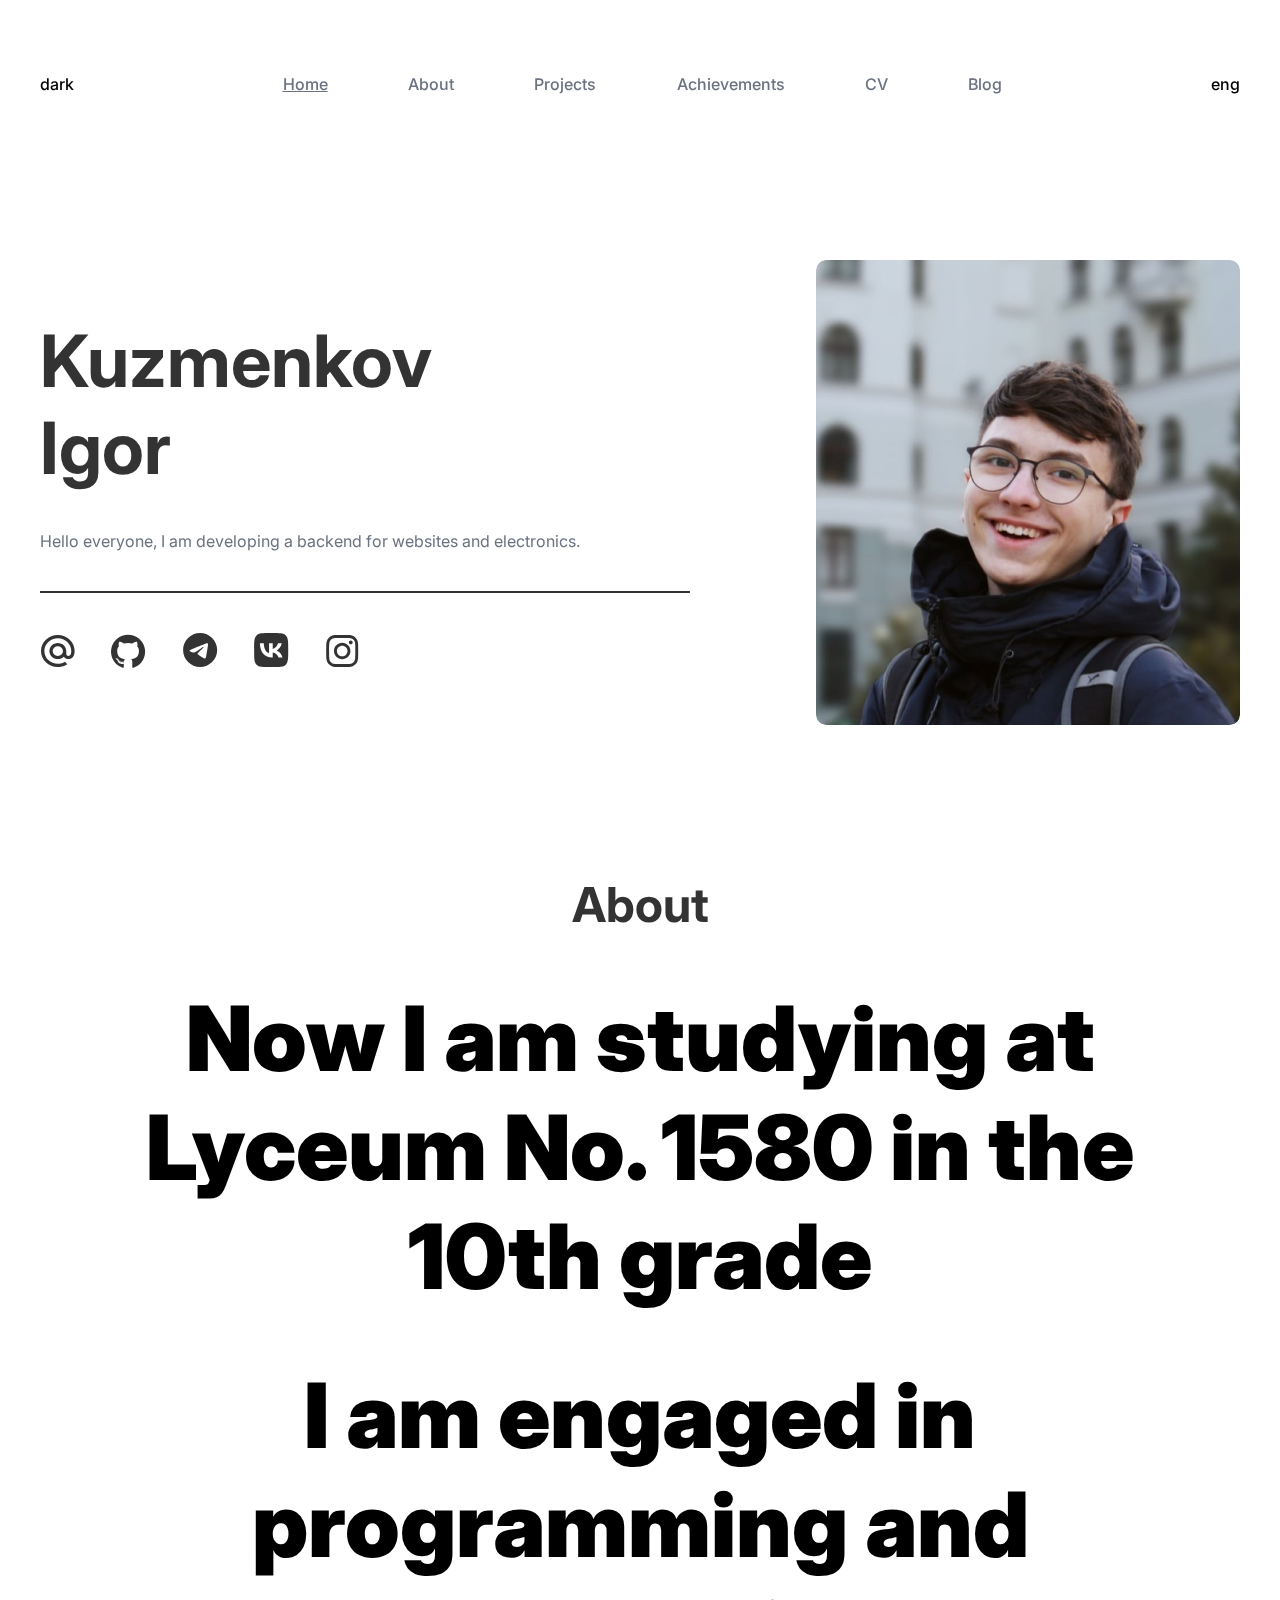
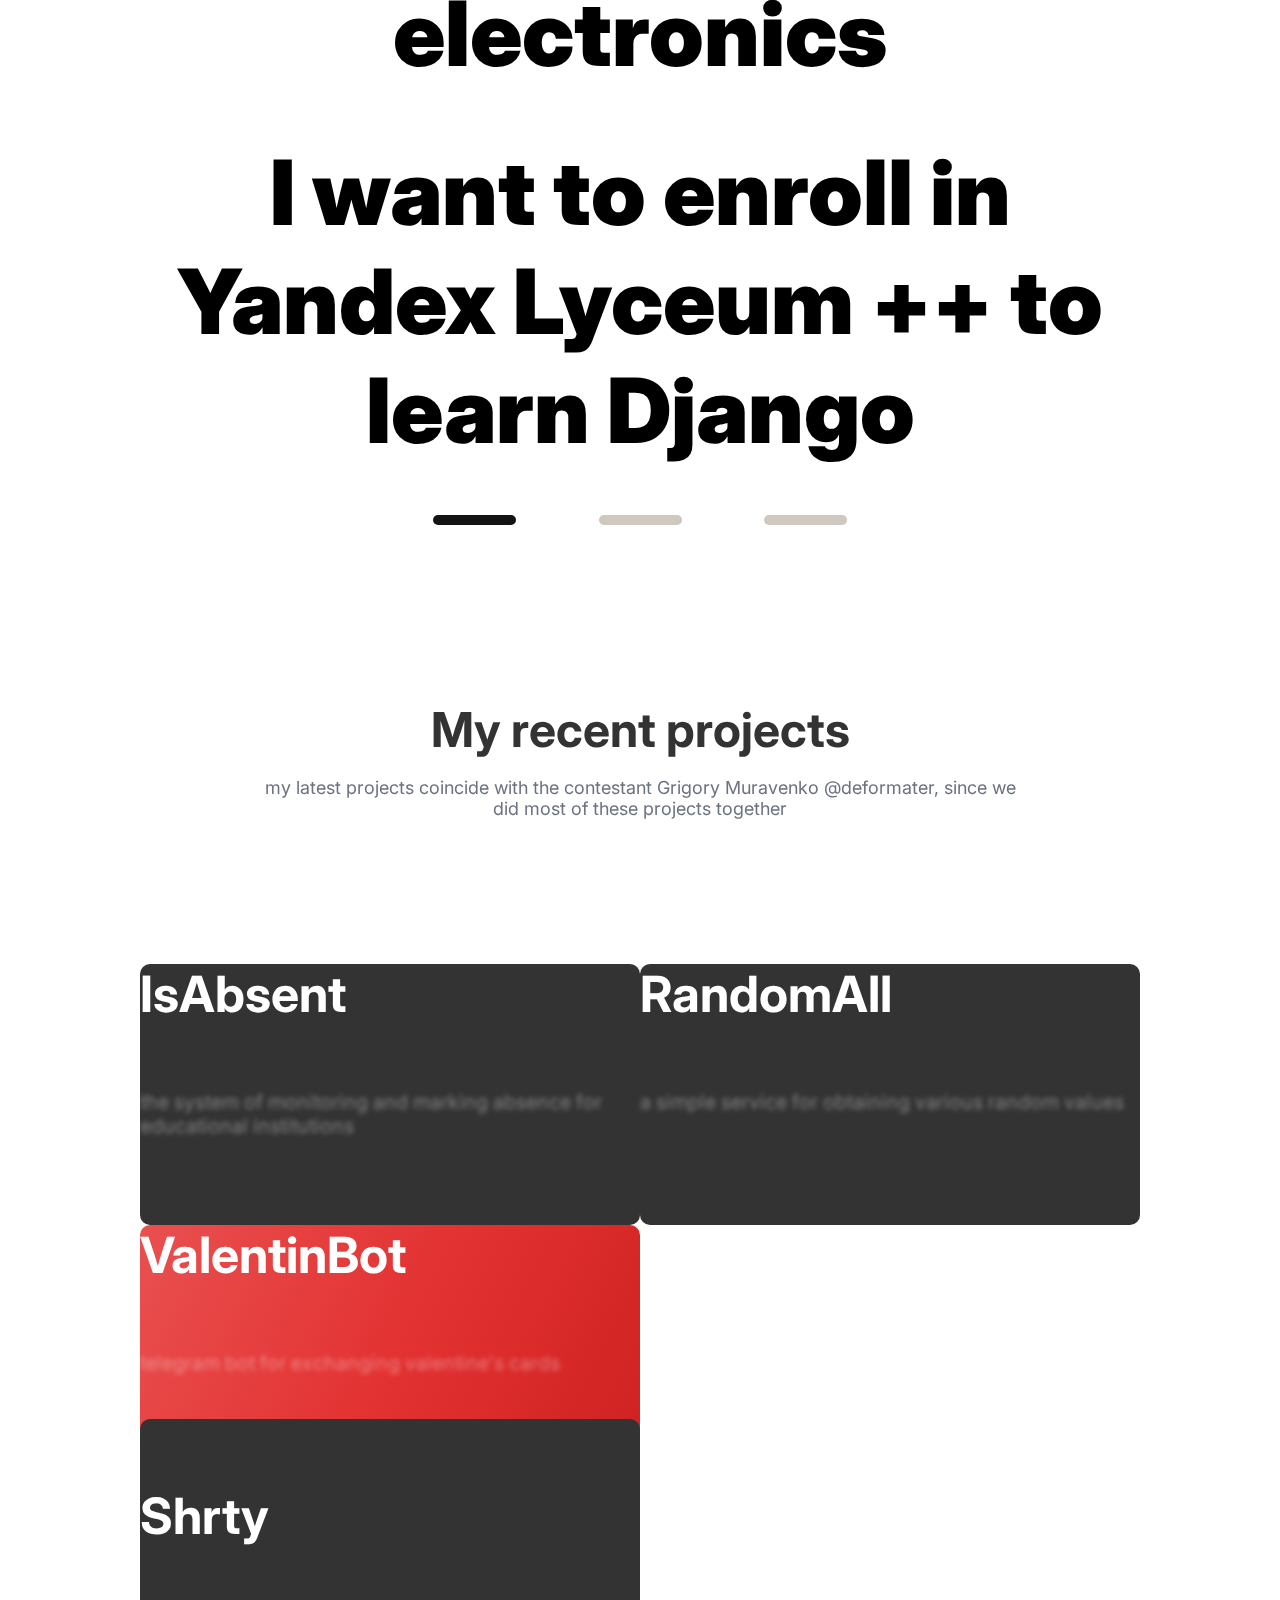
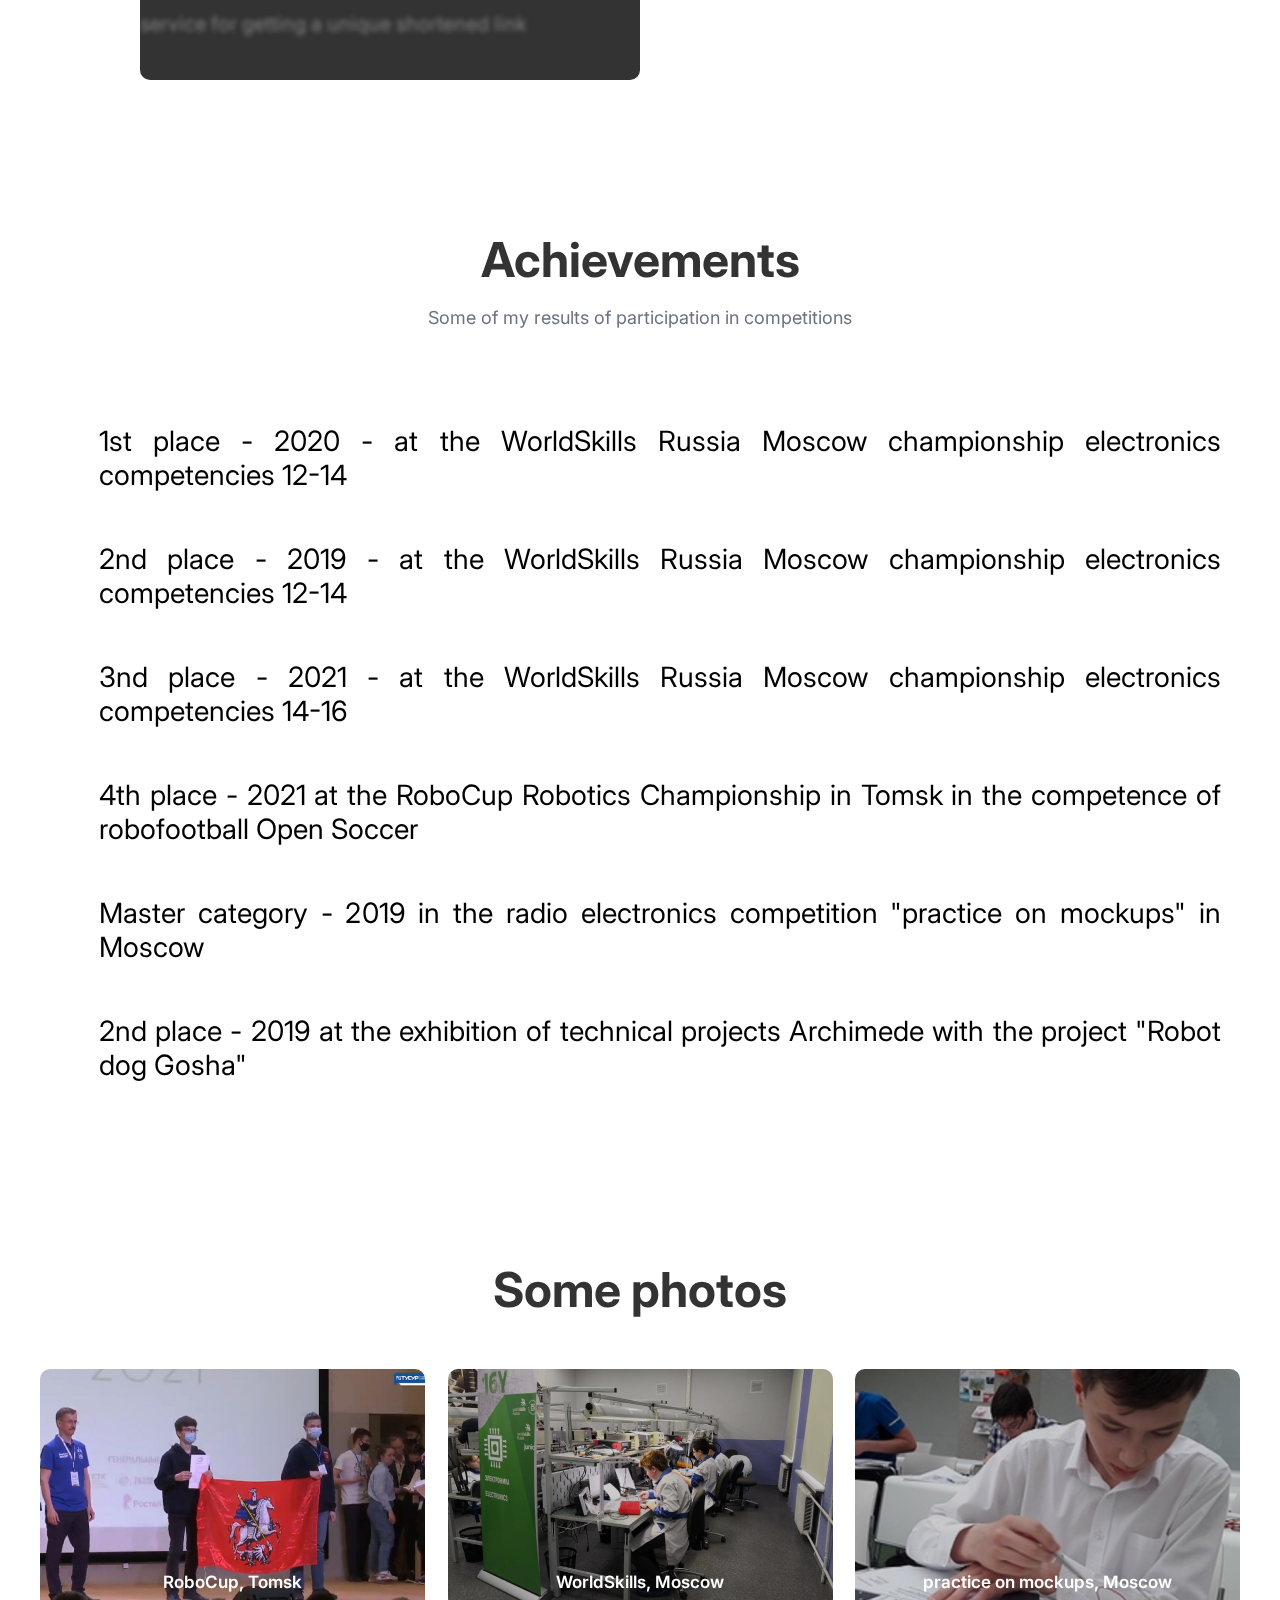
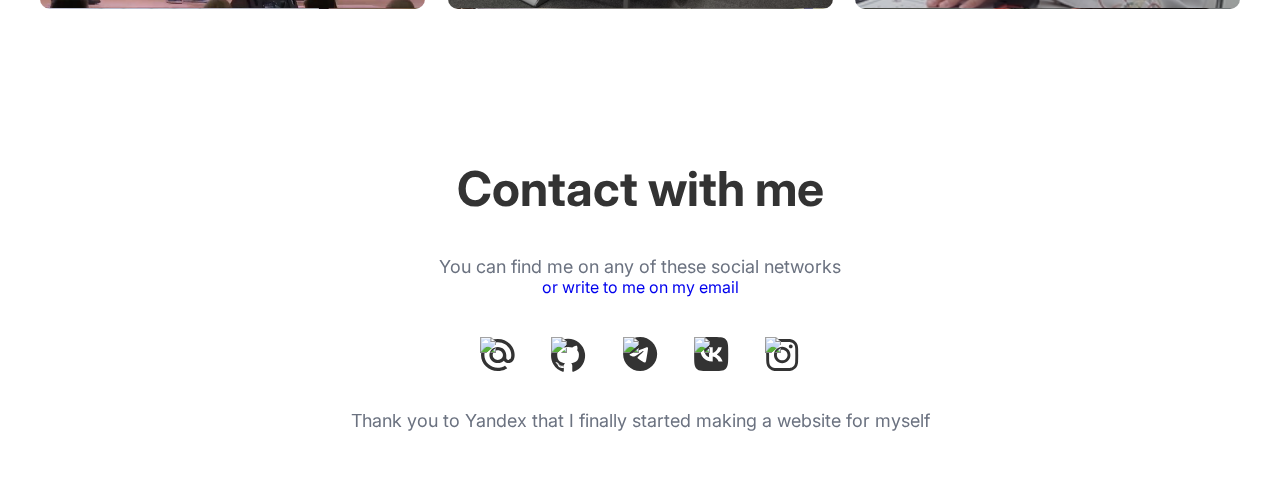
==== commit 28ebe1e4: "- fix invisible social icons on dark theme" ====
--- a/index.html
+++ b/index.html
@@ -40,29 +40,24 @@
             <hr>
             <div class="social">
                 <!-- TODO: change color in night theme -->
+                <a href="mailito:igor.kuzmenkov.05@mail.ru">
                 <div class="social_item mail">
-                    <a href="mailito:igor.kuzmenkov.05@mail.ru">
-                        <img src="assets/img/mail.svg">
-                    </a>
-                </div>
+                </div>
+                </a>
                 <div class="social_item github">
                     <a href="https://github.com/IgorDuino">
-                        <img src="assets/img/github.svg">
                     </a>
                 </div>
                 <div class="social_item telegram">
                     <a href="https://t.me/igorduino">
-                        <img src="assets/img/telegram.svg">
                     </a>
                 </div>
                 <div class="social_item vk">
                     <a href="https://vk.com/igorduino">
-                        <img src="assets/img/vk.svg">
                     </a>
                 </div>
                 <div class="social_item instagram">
                     <a href="https://www.instagram.com/igorduino/">
-                        <img src="assets/img/instagram.svg">
                     </a>
                 </div>
             </div>
@@ -99,21 +94,30 @@
                 these projects together</h3>
         </hgroup>
         <div class="projects_container">
-            <div class="isabsent project">
-                <h4 class="projects_isabsent_title">IsAbsent</h4>
-                <p class="projects_isabsent_description blurry-text">the system of monitoring and marking absence for
-                    educational institutions</p>
-            </div>
-            <div class="randomall project">
-                <h4 class="projects_randomall_title">RandomAll</h4>
-                <p class="projects_randomall_description blurry-text">a simple service for obtaining various random
-                    values</p>
-            </div>
-            <div class="valentin project">
-                <h4 class="projects_valentinbot_title">ValentinBot</h4>
-                <p class="projects_valentinbot_description blurry-text">telegram bot for exchanging valentine's
-                    cards</p>
-            </div>
+            <div class="project_container">
+                <div class="isabsent project">
+                    <h4 class="projects_isabsent_title">IsAbsent</h4>
+                    <p class="projects_isabsent_description blurry-text">the system of monitoring and marking absence for
+                        educational institutions</p>
+                </div>
+            </div>
+
+            <div class="project_container">
+                <div class="randomall project">
+                    <h4 class="projects_randomall_title">RandomAll</h4>
+                    <p class="projects_randomall_description blurry-text">a simple service for obtaining various random
+                        values</p>
+                </div>
+            </div>
+
+            <div class="project_container">
+                <div class="valentin project">
+                    <h4 class="projects_valentinbot_title">ValentinBot</h4>
+                    <p class="projects_valentinbot_description blurry-text">telegram bot for exchanging valentine's
+                        cards</p>
+                </div>
+            </div>
+
             <div class="shrty project">
                 <h4 class="projects_shrty_title">Shrty</h4>
                 <p class="projects_shrty_description blurry-text">service for getting a unique shortened link</p>
--- a/assets/css/base.css
+++ b/assets/css/base.css
@@ -106,6 +106,56 @@
     flex-direction: row;
 }
 
+.social_item {
+    height: 35px;
+    width: 35px;
+}
+
+.social_item a {
+    height: 100%;
+    width: 100%;
+}
+
+.social_item.mail {
+    background: url("/assets/img/mail_dark.svg") no-repeat center;
+}
+
+body.dark-theme .social_item.mail {
+    background: url("/assets/img/mail_light.svg") no-repeat center;
+}
+
+.social_item.github {
+    background: url("/assets/img/github_dark.svg") no-repeat center;
+}
+
+body.dark-theme .social_item.github {
+    background: url("/assets/img/github_light.svg") no-repeat center;
+}
+
+.social_item.telegram {
+    background: url("/assets/img/telegram_dark.svg") no-repeat center;
+}
+
+
+body.dark-theme .social_item.telegram {
+    background: url("/assets/img/telegram_light.svg") no-repeat center;
+}
+
+.social_item.vk {
+    background: url("/assets/img/vk_dark.svg") no-repeat center;
+}
+
+body.dark-theme .social_item.vk {
+    background: url("/assets/img/vk_light.svg") no-repeat center;
+}
+
+.social_item.instagram {
+    background: url("/assets/img/instagram_dark.svg") no-repeat center;
+}
+
+body.dark-theme .social_item.instagram {
+    background: url("/assets/img/instagram_light.svg") no-repeat center;
+}
 
 
 /* Footer */
@@ -119,19 +169,19 @@
     margin-bottom: 50px;
 }
 
-footer.mail_link{
+footer.mail_link {
     text-decoration: underline;
     font-size: 18px;
 }
 
-footer h2{
+footer h2 {
     color: #333333;
     font-size: 48px;
     margin-bottom: 0;
     margin-top: 0;
 }
 
-footer h3{
+footer h3 {
     font-size: 18px;
     color: #6B7280;
     margin-bottom: 0;
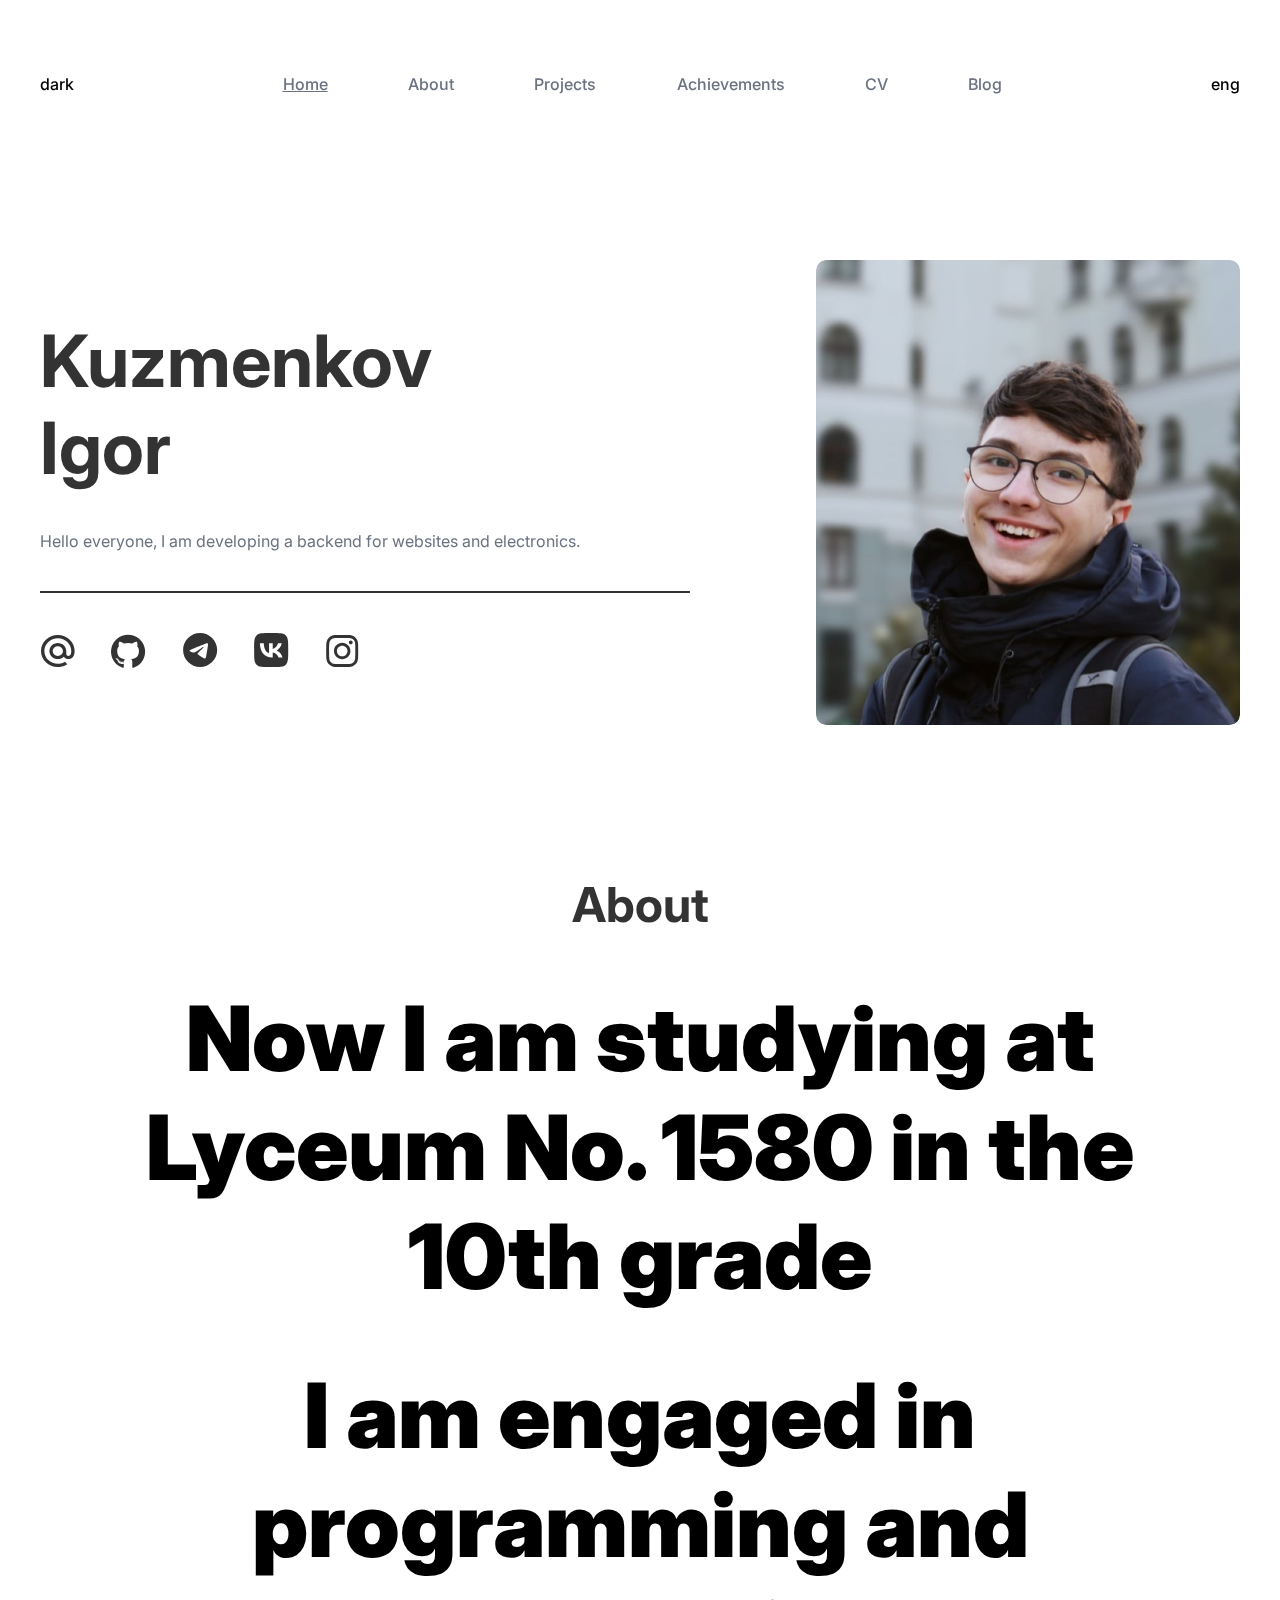
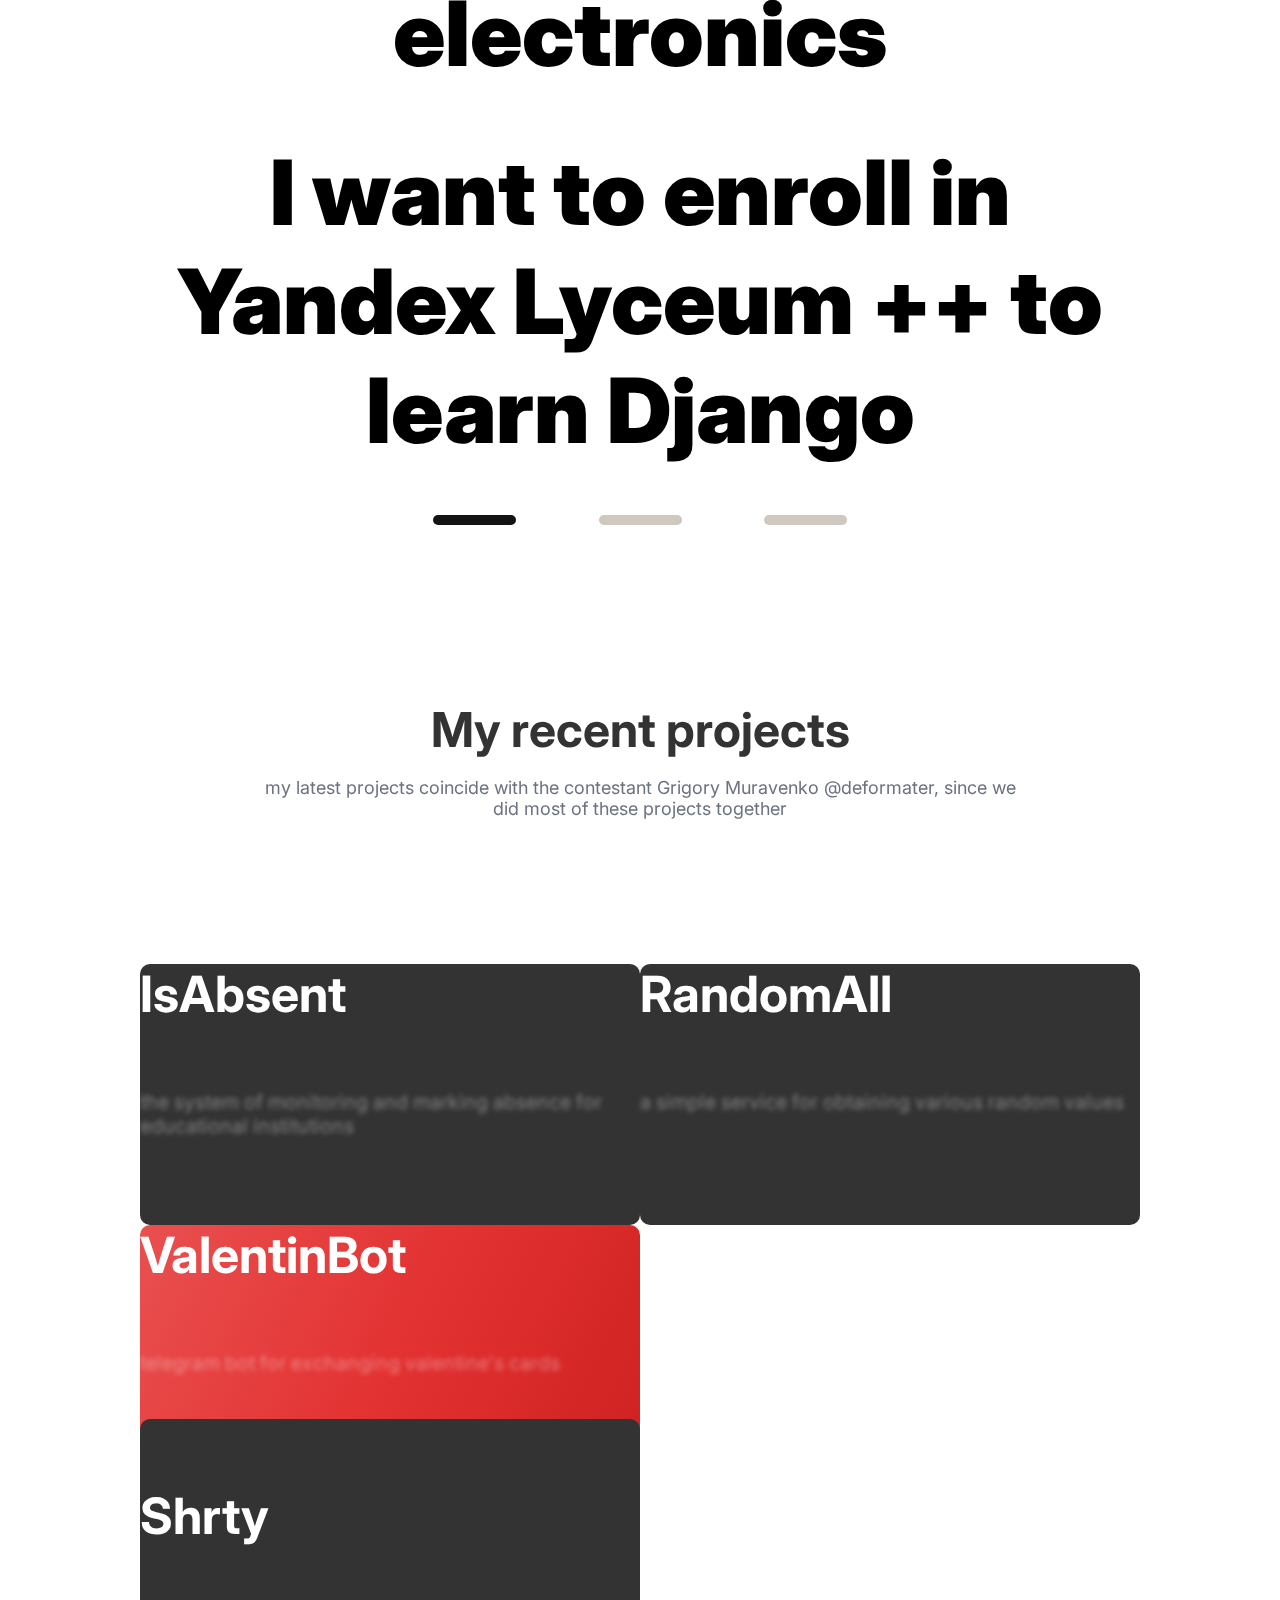
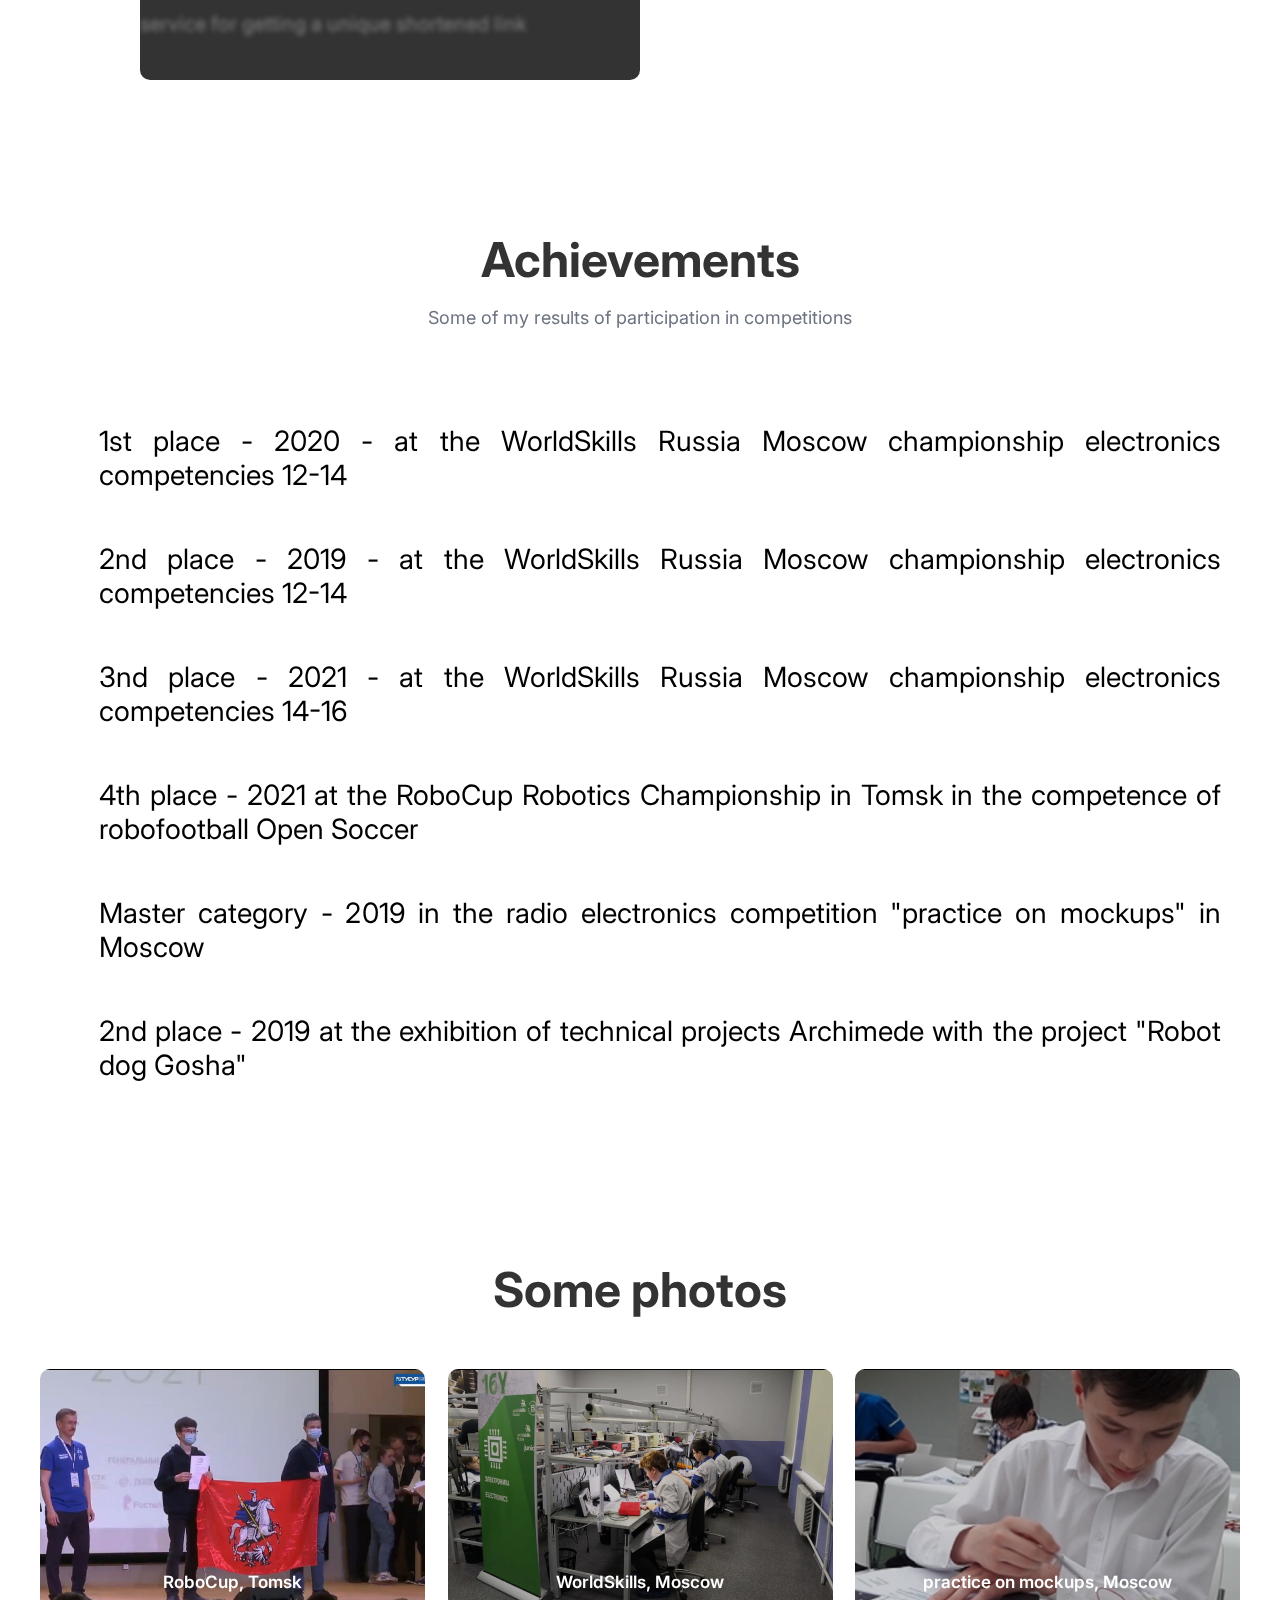
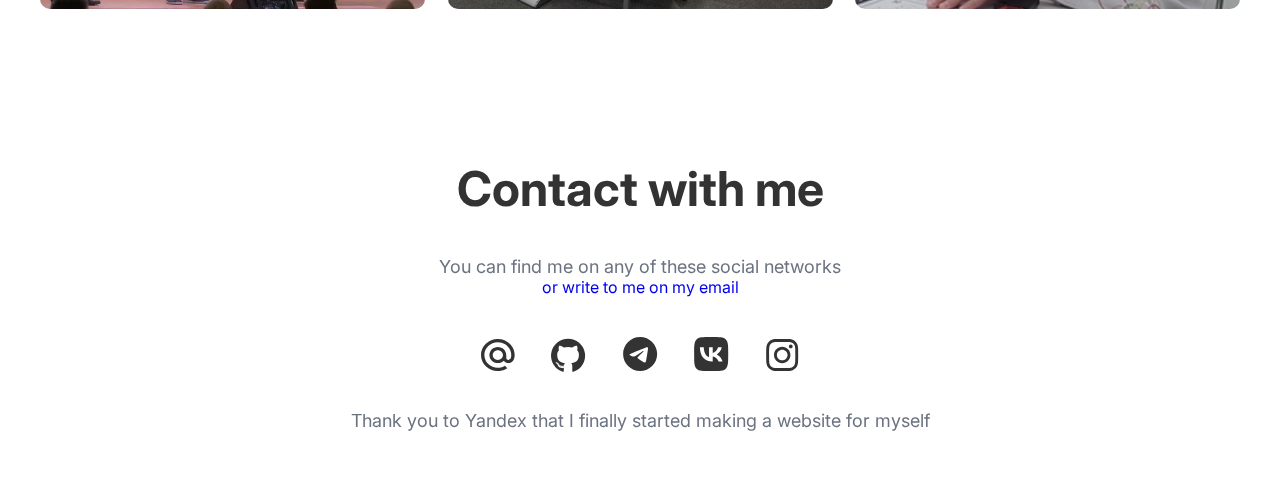
==== commit 721f2fa1: "- fix invisible texts icons on dark theme  - fix photos background  - fix social links" ====
--- a/index.html
+++ b/index.html
@@ -39,27 +39,21 @@
             <p class="whoami_short_about">Hello everyone, I am developing a backend for websites and electronics</p>
             <hr>
             <div class="social">
-                <!-- TODO: change color in night theme -->
                 <a href="mailito:igor.kuzmenkov.05@mail.ru">
-                <div class="social_item mail">
-                </div>
+                <div class="social_item mail"></div>
                 </a>
-                <div class="social_item github">
-                    <a href="https://github.com/IgorDuino">
-                    </a>
-                </div>
-                <div class="social_item telegram">
-                    <a href="https://t.me/igorduino">
-                    </a>
-                </div>
-                <div class="social_item vk">
-                    <a href="https://vk.com/igorduino">
-                    </a>
-                </div>
-                <div class="social_item instagram">
-                    <a href="https://www.instagram.com/igorduino/">
-                    </a>
-                </div>
+                <a href="https://github.com/IgorDuino">
+                <div class="social_item github"></div>
+                </a>
+                <a href="https://t.me/igorduino">
+                <div class="social_item telegram"></div>
+                </a>
+                <a href="https://vk.com/igorduino">
+                <div class="social_item vk"></div>
+                </a>
+                <a href="https://www.instagram.com/igorduino/">
+                <div class="social_item instagram"></div>
+                </a>
             </div>
         </div>
         <img class="iam" src="assets/img/i.png" alt="igor">
@@ -164,32 +158,21 @@
     <h3 class="contact_short_description">You can find me on any of these social networks</h3>
     <a href="mailito:igor.kuzmenkov.05@mail.ru" class="mail_link"></a>
     <div class="social">
-        <!-- TODO: change color in night theme -->
-        <div class="social_item mail">
-            <a href="mailito:igor.kuzmenkov.05@mail.ru">
-                <img src="assets/img/mail.svg">
-            </a>
-        </div>
-        <div class="social_item github">
-            <a href="https://github.com/IgorDuino">
-                <img src="assets/img/github.svg">
-            </a>
-        </div>
-        <div class="social_item telegram">
-            <a href="https://t.me/igorduino">
-                <img src="assets/img/telegram.svg">
-            </a>
-        </div>
-        <div class="social_item vk">
-            <a href="https://vk.com/igorduino">
-                <img src="assets/img/vk.svg">
-            </a>
-        </div>
-        <div class="social_item instagram">
-            <a href="https://www.instagram.com/igorduino/">
-                <img src="assets/img/instagram.svg">
-            </a>
-        </div>
+        <a href="mailito:igor.kuzmenkov.05@mail.ru">
+            <div class="social_item mail"></div>
+        </a>
+        <a href="https://github.com/IgorDuino">
+            <div class="social_item github"></div>
+        </a>
+        <a href="https://t.me/igorduino">
+            <div class="social_item telegram"></div>
+        </a>
+        <a href="https://vk.com/igorduino">
+            <div class="social_item vk"></div>
+        </a>
+        <a href="https://www.instagram.com/igorduino/">
+            <div class="social_item instagram"></div>
+        </a>
     </div>
     <h3 class="contact_thanks">Thank you to Yandex that I finally started making a website for myself</h3>
 </footer>
--- a/assets/css/base.css
+++ b/assets/css/base.css
@@ -189,3 +189,15 @@
     font-weight: normal;
 }
 
+body.dark-theme footer h3 {
+    color: white;
+}
+
+body.dark-theme footer h2 {
+    color: white;
+}
+
+body.dark-theme footer a {
+    color: white;
+    text-decoration: underline;
+}--- a/assets/css/index.css
+++ b/assets/css/index.css
@@ -172,6 +172,12 @@
     margin-bottom: 0;
 }
 
+body.dark-theme .projects hgroup h2 {
+    color: #E0E0E0;
+
+}
+
+
 .projects hgroup h3 {
     color: #6B7280;
     width: 760px;
@@ -179,6 +185,11 @@
     font-weight: normal;
 }
 
+body.dark-theme .projects hgroup h3 {
+    color: #E0E0E0;
+
+}
+
 .projects_container {
     width: 1000px;
 
@@ -187,7 +198,7 @@
     display: grid;
     grid-template-columns: 1fr 1fr;
     grid-template-rows: 1fr 1fr 1fr;
-    gap: 0 0;
+    gap: 0px 0px;
     grid-auto-flow: row;
     grid-template-areas:
     "isabsent isabsent"
@@ -206,7 +217,7 @@
     height: 100%;
 }
 
-.project:hover .blurry-text{
+.project:hover .blurry-text {
     color: #F2F2F2;
     text-shadow: 0 0 0;
 }
@@ -275,9 +286,16 @@
     font-weight: normal;
 }
 
+body.dark-theme .achievements hgroup h2 {
+    color: white;
+}
+
+body.dark-theme .achievements hgroup h3 {
+    color: white;
+}
+
 .achievements_list {
     list-style: none;
-    color: black;
     width: 1122px;
     font-size: 28px;
     font-weight: normal;
@@ -286,9 +304,14 @@
 }
 
 .achievements_list li {
+    color: black;
     margin-top: 50px;
 }
 
+body.dark-theme .achievements_list li {
+    color: white;
+}
+
 /* Some photos */
 
 .photos {
@@ -306,6 +329,9 @@
     margin-bottom: 0;
 }
 
+body.dark-theme .photos hgroup h2 {
+    color: white;
+}
 .photos_container {
     margin-top: 50px;
     width: 100%;
@@ -324,18 +350,19 @@
     flex-direction: column;
 }
 
-.photo.robocup{
-    background-image: url('/assets/img/RoboCup.png');
-}
-
-.photo.worldskills{
-    background-image: url('/assets/img/WorldSkills.png');
-}
-.photo.pom{
-    background-image: url('/assets/img/practice_on_mockups.png');
-}
-
-.photo p{
+.photo.robocup {
+    background: url('/assets/img/RoboCup.png') no-repeat black center;
+}
+
+.photo.worldskills {
+    background: url('/assets/img/WorldSkills.png') no-repeat black center;
+}
+
+.photo.pom {
+    background: url('/assets/img/practice_on_mockups.png') no-repeat black center;
+}
+
+.photo p {
     margin-top: auto;
     font-size: 17px;
     color: white;
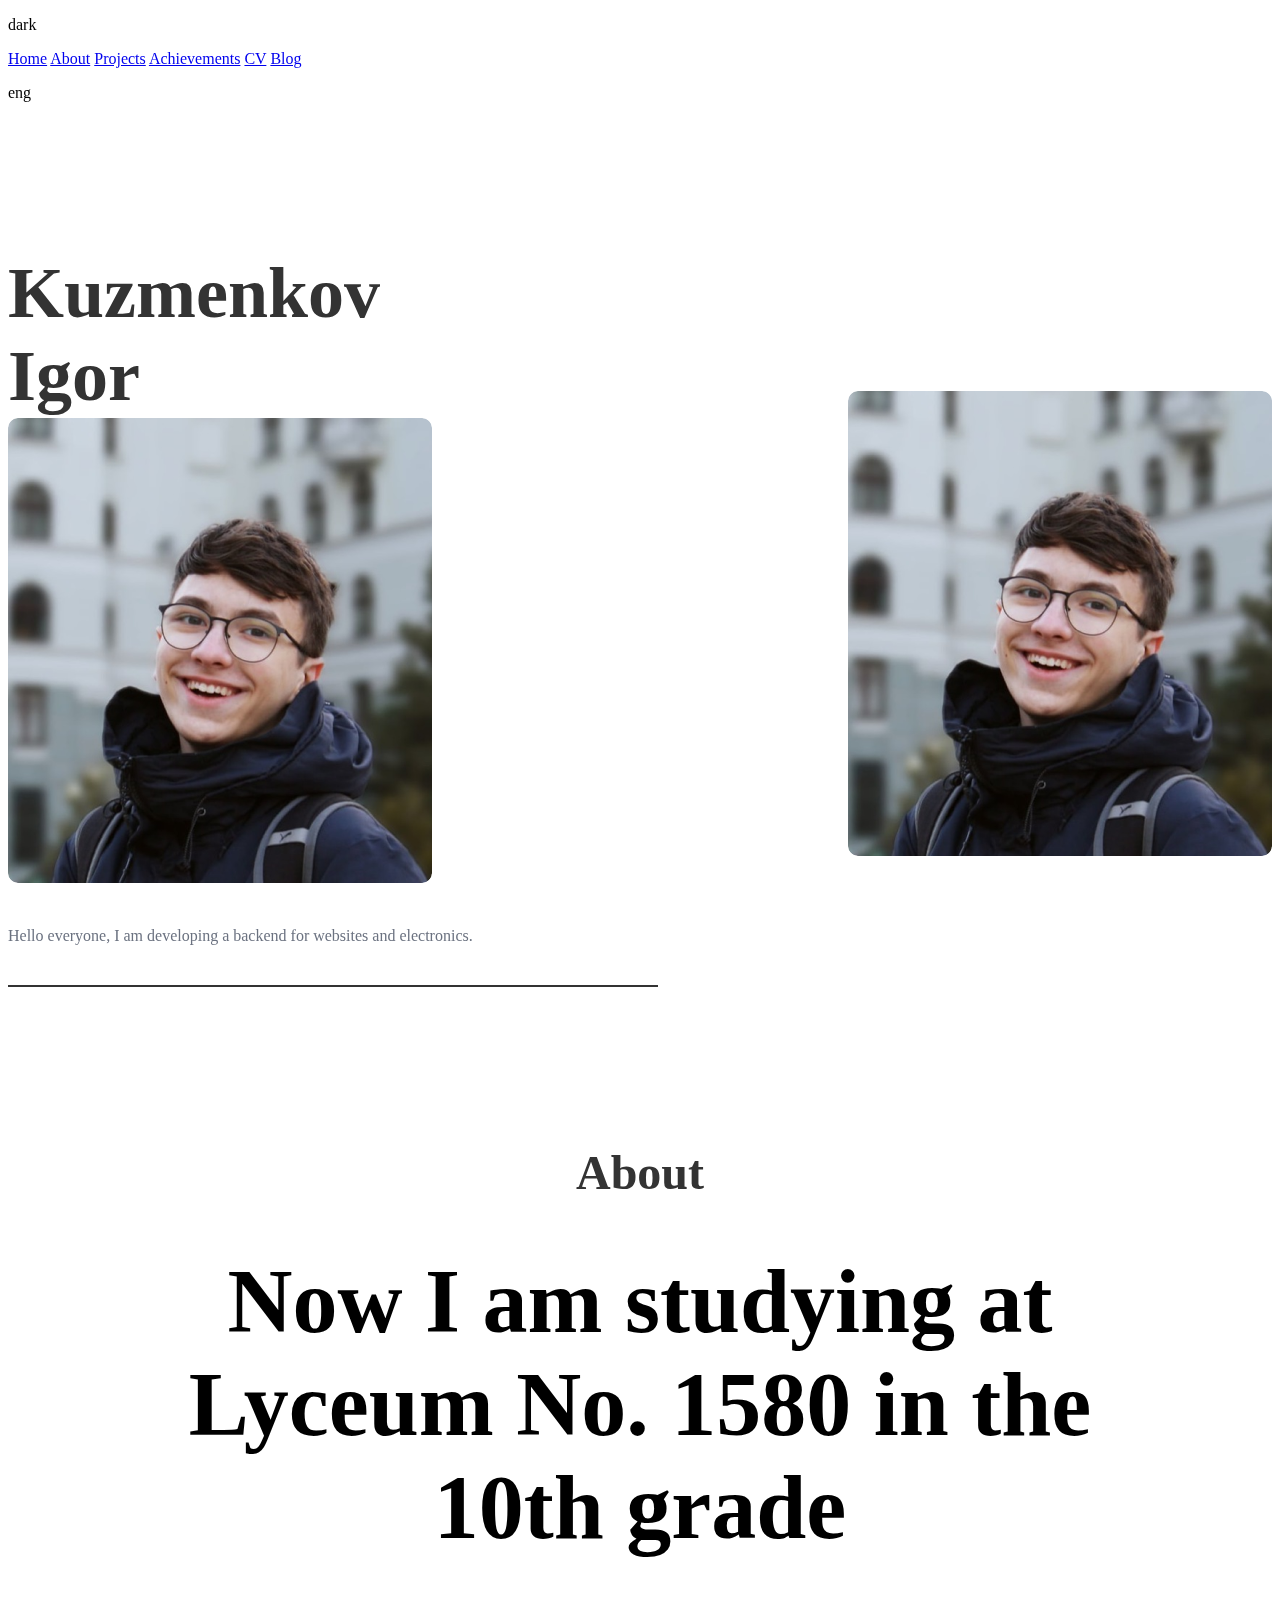
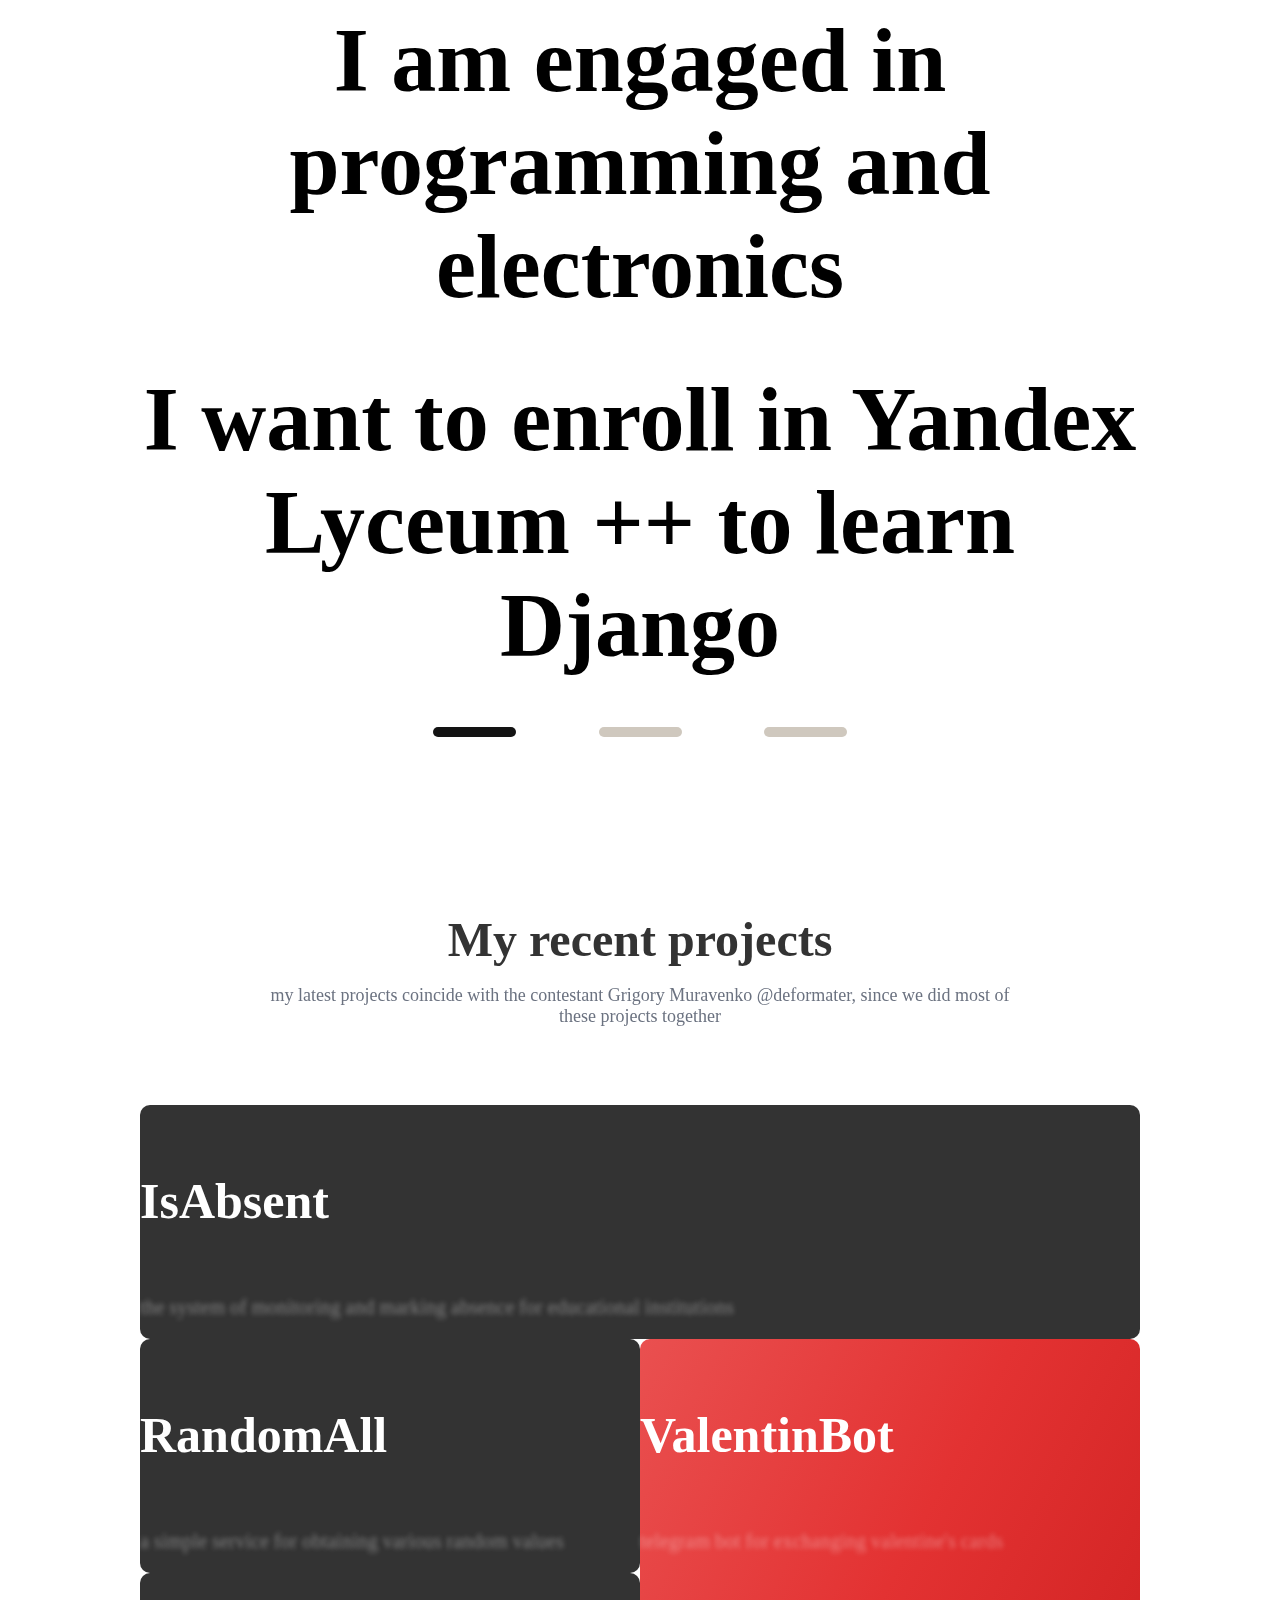
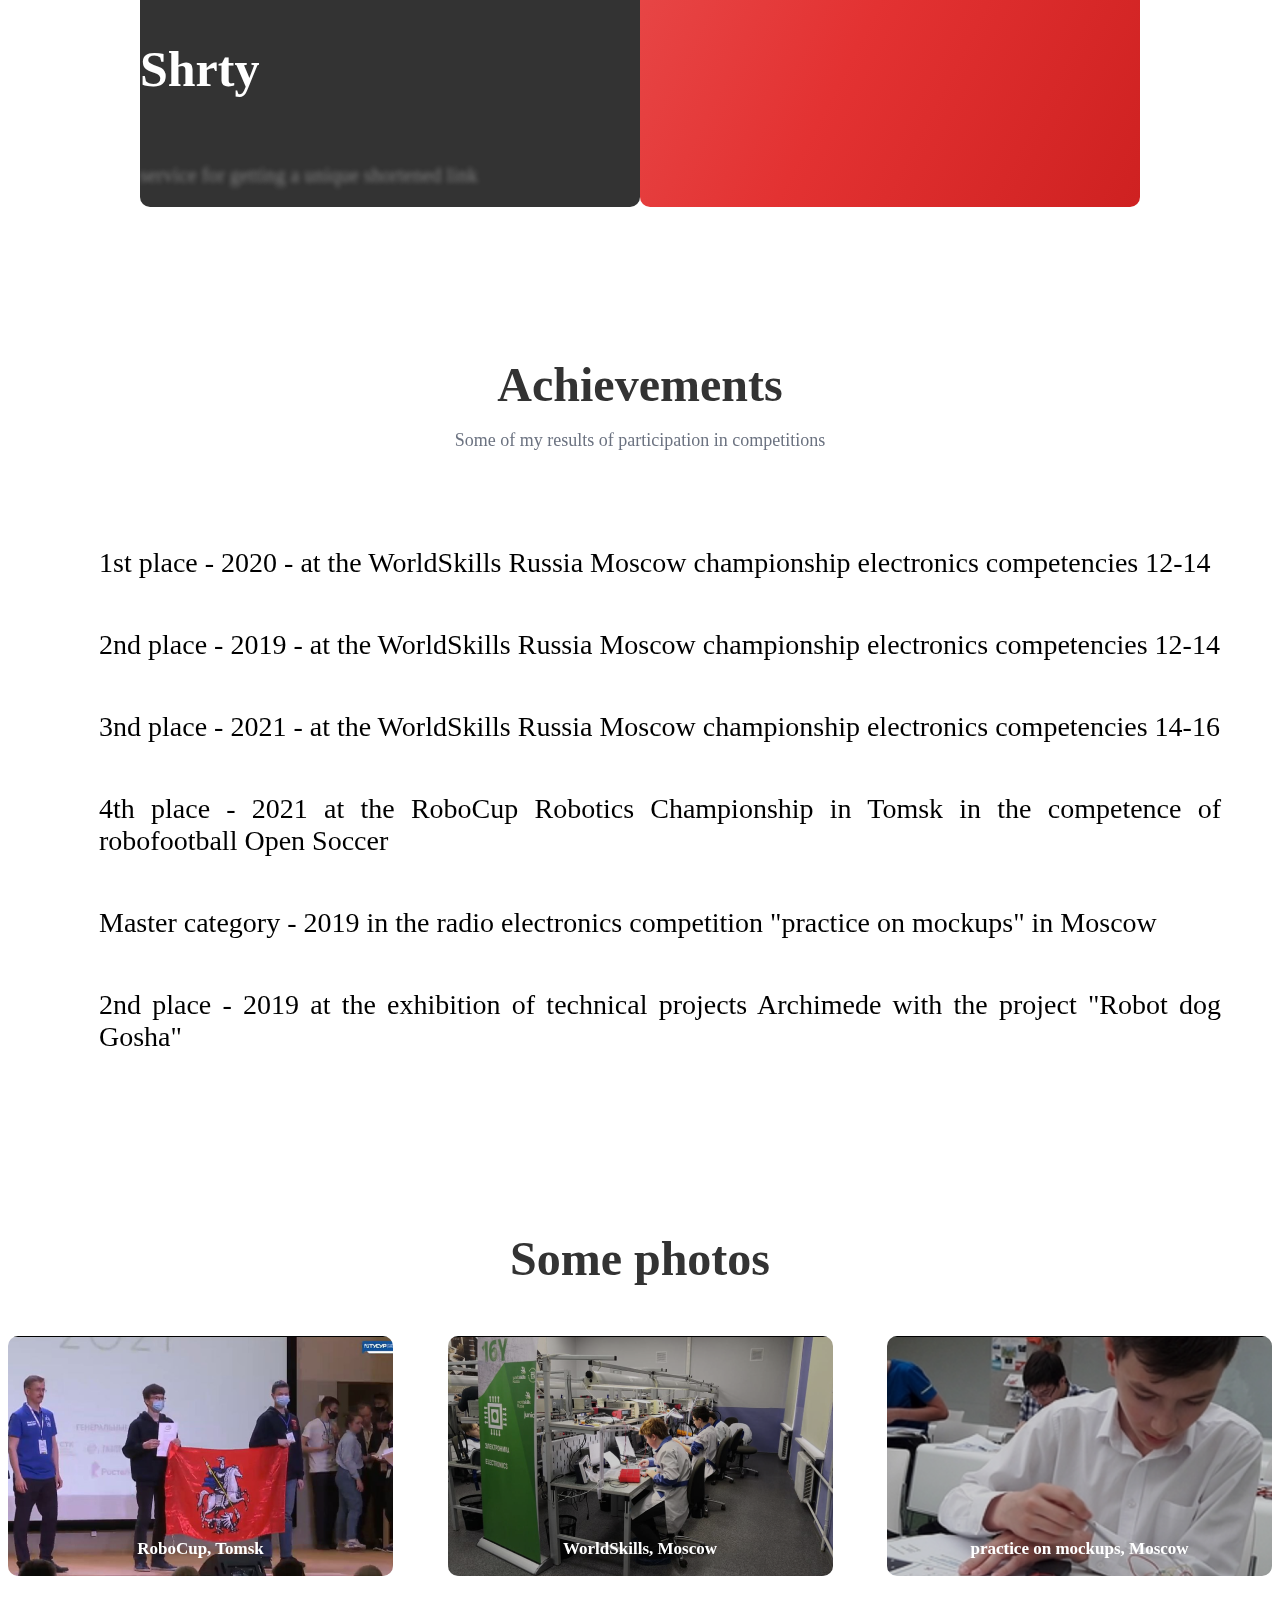
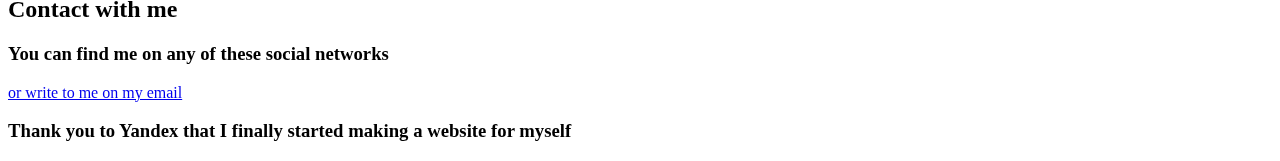
==== commit c9f17112: "update email links" ====
--- a/index.html
+++ b/index.html
@@ -4,181 +4,195 @@
 <head>
     <meta charset="UTF-8">
 
-    <link rel="stylesheet" href="assets/css/base.css">
     <link rel="stylesheet" href="assets/css/index.css">
     <title id="title">My site</title>
 </head>
 
 <body>
 
-<header>
-    <noscript>
-        <div>
-            switching themes and language is not available due to the inability to execute JavaScript code
-            <br>
-            переключение тем и языка недоступно из-за невозможности выполнения JavaScript кода
-        </div>
-    </noscript>
-    <p class='switcher unselectable' id="theme_switcher_btn">dark</p>
-    <nav>
-        <a href="/" class="active_nav nav_home">Home</a>
-        <a href="#about" class="nav_about">About</a>
-        <a href="#projects" class="nav_projects">Projects</a>
-        <a href="#achievements" class="nav_achievements">Achievements</a>
-        <a href="/cv.pdf" class="nav_cv">CV</a>
-        <a href="/blog.html" class="nav_blog">Blog</a>
-    </nav>
-    <p class='switcher unselectable' id="lang_switcher_btn">eng</p>
-</header>
+    <header>
+        <noscript>
+            <div>
+                switching themes and language is not available due to the inability to execute JavaScript code
+                <br>
+                переключение тем и языка недоступно из-за невозможности выполнения JavaScript кода
+            </div>
+        </noscript>
 
-<main>
 
-    <section class="whoami">
-        <div class="left">
-            <h2 class="whoami_full_name">Kuzmenkov<br>Igor</h2>
-            <p class="whoami_short_about">Hello everyone, I am developing a backend for websites and electronics</p>
-            <hr>
-            <div class="social">
-                <a href="mailito:igor.kuzmenkov.05@mail.ru">
-                <div class="social_item mail"></div>
-                </a>
-                <a href="https://github.com/IgorDuino">
-                <div class="social_item github"></div>
-                </a>
-                <a href="https://t.me/igorduino">
-                <div class="social_item telegram"></div>
-                </a>
-                <a href="https://vk.com/igorduino">
-                <div class="social_item vk"></div>
-                </a>
-                <a href="https://www.instagram.com/igorduino/">
-                <div class="social_item instagram"></div>
-                </a>
+        <p class='switcher unselectable' id="theme_switcher_btn">dark</p>
+        <nav>
+            <a href="/" class="active_nav nav_home">Home</a>
+            <a href="#about" class="nav_about">About</a>
+            <a href="#projects" class="nav_projects">Projects</a>
+            <a href="#achievements" class="nav_achievements">Achievements</a>
+            <a href="./cv.pdf" class="nav_cv">CV</a>
+            <a href="https://blog.cupsoft.ru" class="nav_blog">Blog</a>
+        </nav>
+        <p class='switcher unselectable' id="lang_switcher_btn">eng</p>
+    </header>
+
+    <main>
+        <section class="whoami">
+            <div class="left">
+                <h2 class="whoami_full_name">Kuzmenkov<br>Igor</h2>
+                <img class="iam mobile" src="assets/img/i.png" alt="igor">
+                <p class="whoami_short_about">Hello everyone, I am developing a backend for websites and electronics</p>
+                <hr>
+                <div class="social">
+                    <a href="mailto:me@igorduino.ru">
+                        <div class="social_item mail"></div>
+                    </a>
+                    <a href="https://github.com/IgorDuino">
+                        <div class="social_item github"></div>
+                    </a>
+                    <a href="https://t.me/igorduino">
+                        <div class="social_item telegram"></div>
+                    </a>
+                    <a href="https://vk.com/igorduino">
+                        <div class="social_item vk"></div>
+                    </a>
+                    <a href="https://www.instagram.com/igorduino/">
+                        <div class="social_item instagram"></div>
+                    </a>
+                </div>
             </div>
-        </div>
-        <img class="iam" src="assets/img/i.png" alt="igor">
-    </section>
+            <img class="iam" src="assets/img/i.png" alt="igor">
+        </section>
 
-    <section id="about" class="about">
-        <h2 class="about_title">About</h2>
-        <div class="about_div school">
-            <p class="about_school">
-            </p>
-        </div>
-        <div class="about_div learn">
-            <p class="about_learn">
-            </p>
-        </div>
-        <div class="about_div yandex">
-            <p class="about_yandex">
-            </p>
-        </div>
-        <div class="toggle_about">
-            <div id="toggle_item_first" class="toggle_about_item active school"></div>
-            <div id="toggle_item_second" class="toggle_about_item school"></div>
-            <div id="toggle_item_third" class="toggle_about_item school"></div>
-        </div>
-    </section>
+        <section id="about" class="about">
+            <h2 class="about_title">About</h2>
+            <div class="about_div school">
+                <p class="about_school">
+                    Now I am studying at Lyceum No. 1580 in the 10th grade
+                </p>
+            </div>
+            <div class="about_div learn">
+                <p class="about_learn">
+                    I am engaged in programming and electronics
+                </p>
+            </div>
+            <div class="about_div yandex">
+                <p class="about_yandex">
+                    I want to enroll in Yandex Lyceum ++ to learn Django
+                </p>
+            </div>
+            <div class="toggle_about">
+                <div id="toggle_item_first" class="toggle_about_item active school"></div>
+                <div id="toggle_item_second" class="toggle_about_item school"></div>
+                <div id="toggle_item_third" class="toggle_about_item school"></div>
+            </div>
+        </section>
 
-    <section id="projects" class="projects">
-        <hgroup>
-            <h2 class="projects_title"></h2>
-            <h3 class="projects_description">my latest projects coincide with the contestant Grigory Muravenko
-                @deformater, since we did most of
-                these projects together</h3>
-        </hgroup>
-        <div class="projects_container">
-            <div class="project_container">
+        <section id="projects" class="projects">
+            <hgroup>
+                <h2 class="projects_title">My recent projects</h2>
+                <h3 class="projects_description">my latest projects coincide with the contestant Grigory Muravenko
+                    @deformater, since we did most of
+                    these projects together</h3>
+            </hgroup>
+            <div class="projects_container">
                 <div class="isabsent project">
                     <h4 class="projects_isabsent_title">IsAbsent</h4>
-                    <p class="projects_isabsent_description blurry-text">the system of monitoring and marking absence for
+                    <p class="projects_isabsent_description blurry-text">the system of monitoring and marking absence
+                        for
                         educational institutions</p>
                 </div>
-            </div>
 
-            <div class="project_container">
                 <div class="randomall project">
                     <h4 class="projects_randomall_title">RandomAll</h4>
                     <p class="projects_randomall_description blurry-text">a simple service for obtaining various random
                         values</p>
                 </div>
-            </div>
 
-            <div class="project_container">
                 <div class="valentin project">
                     <h4 class="projects_valentinbot_title">ValentinBot</h4>
                     <p class="projects_valentinbot_description blurry-text">telegram bot for exchanging valentine's
                         cards</p>
                 </div>
+
+                <div class="shrty project">
+                    <h4 class="projects_shrty_title">Shrty</h4>
+                    <p class="projects_shrty_description blurry-text">service for getting a unique shortened link</p>
+                </div>
             </div>
+        </section>
 
-            <div class="shrty project">
-                <h4 class="projects_shrty_title">Shrty</h4>
-                <p class="projects_shrty_description blurry-text">service for getting a unique shortened link</p>
+        <section id="achievements" class="achievements">
+            <hgroup>
+                <h2 class="achievements_title">Achievements</h2>
+                <h3 class="achievements_description">Some of my results of participation in competitions</h3>
+            </hgroup>
+            <ul class="achievements_list">
+                <li class="achievement_1">1st place - 2020 - at the WorldSkills Russia Moscow championship electronics
+                    competencies 12-14
+                </li>
+                <li class="achievement_2">2nd place - 2019 - at the WorldSkills Russia Moscow championship electronics
+                    competencies 12-14
+                </li>
+                <li class="achievement_3">3nd place - 2021 - at the WorldSkills Russia Moscow championship electronics
+                    competencies 14-16
+                </li>
+                <li class="achievement_4">4th place - 2021 at the RoboCup Robotics Championship in Tomsk in the
+                    competence
+                    of robofootball Open Soccer
+                </li>
+                <li class="achievement_5">Master category - 2019 in the radio electronics competition "practice on
+                    mockups"
+                    in Moscow
+                </li>
+                <li class="achievement_6">2nd place - 2019 at the exhibition of technical projects Archimede with the
+                    project "Robot dog Gosha"
+                </li>
+            </ul>
+        </section>
+
+        <section class="photos">
+            <hgroup>
+                <h2 class="photos_title">Some photos</h2>
+            </hgroup>
+            <div class="photos_container">
+                <div class="photo robocup">
+                    <p class="photo_robocup_text">RoboCup, Tomsk</p>
+                </div>
+                <div class="photo worldskills">
+                    <p class="photo_worldskills_text">WorldSkills, Moscow</p>
+                </div>
+                <div class="photo pom">
+                    <p class="photo_pom_text">POM, Moscow</p>
+                </div>
             </div>
+        </section>
+
+    </main>
+
+    <footer>
+        <h2 class="contact_title">Contact with me</h2>
+        <h3 class="contact_short_description">You can find me on any of these social networks</h3>
+        <a href="mailto:me@igorduino.ru" class="mail_link"></a>
+        <div class="social">
+            <a href="mailto:me@igorduino.ru">
+                <div class="social_item mail"></div>
+            </a>
+            <a href="https://github.com/IgorDuino">
+                <div class="social_item github"></div>
+            </a>
+            <a href="https://t.me/igorduino">
+                <div class="social_item telegram"></div>
+            </a>
+            <a href="https://vk.com/igorduino">
+                <div class="social_item vk"></div>
+            </a>
+            <a href="https://www.instagram.com/igorduino/">
+                <div class="social_item instagram"></div>
+            </a>
         </div>
-    </section>
+        <h3 class="contact_thanks">Thank you to Yandex that I finally started making a website for myself</h3>
+    </footer>
 
-    <section id="achievements" class="achievements">
-        <hgroup>
-            <h2 class="achievements_title">Achievements</h2>
-            <h3 class="achievements_description">Some of my results of participation in competitions</h3>
-        </hgroup>
-        <ul class="achievements_list">
-            <li class="achievement_1"></li>
-            <li class="achievement_2"></li>
-            <li class="achievement_3"></li>
-            <li class="achievement_4"></li>
-            <li class="achievement_5"></li>
-            <li class="achievement_6"></li>
-        </ul>
-    </section>
+    <script src="assets/js/theme.js"></script>
+    <script src="assets/js/lang.js"></script>
+    <script src="assets/js/about_switcher.js"></script>
+</body>
 
-    <section class="photos">
-        <hgroup>
-            <h2 class="photos_title"></h2>
-        </hgroup>
-        <div class="photos_container">
-            <div class="photo robocup">
-                <p class="photo_robocup_text">RoboCup, Tomsk</p>
-            </div>
-            <div class="photo worldskills">
-                <p class="photo_worldskills_text">WorldSkills, Moscow</p>
-            </div>
-            <div class="photo pom">
-                <p class="photo_pom_text">POM, Moscow</p>
-            </div>
-        </div>
-    </section>
-
-</main>
-
-<footer>
-    <h2 class="contact_title"></h2>
-    <h3 class="contact_short_description">You can find me on any of these social networks</h3>
-    <a href="mailito:igor.kuzmenkov.05@mail.ru" class="mail_link"></a>
-    <div class="social">
-        <a href="mailito:igor.kuzmenkov.05@mail.ru">
-            <div class="social_item mail"></div>
-        </a>
-        <a href="https://github.com/IgorDuino">
-            <div class="social_item github"></div>
-        </a>
-        <a href="https://t.me/igorduino">
-            <div class="social_item telegram"></div>
-        </a>
-        <a href="https://vk.com/igorduino">
-            <div class="social_item vk"></div>
-        </a>
-        <a href="https://www.instagram.com/igorduino/">
-            <div class="social_item instagram"></div>
-        </a>
-    </div>
-    <h3 class="contact_thanks">Thank you to Yandex that I finally started making a website for myself</h3>
-</footer>
-
-<script src="assets/js/theme.js"></script>
-<script src="assets/js/lang.js"></script>
-<script src="assets/js/about_switcher.js"></script>
-</body>
 </html>